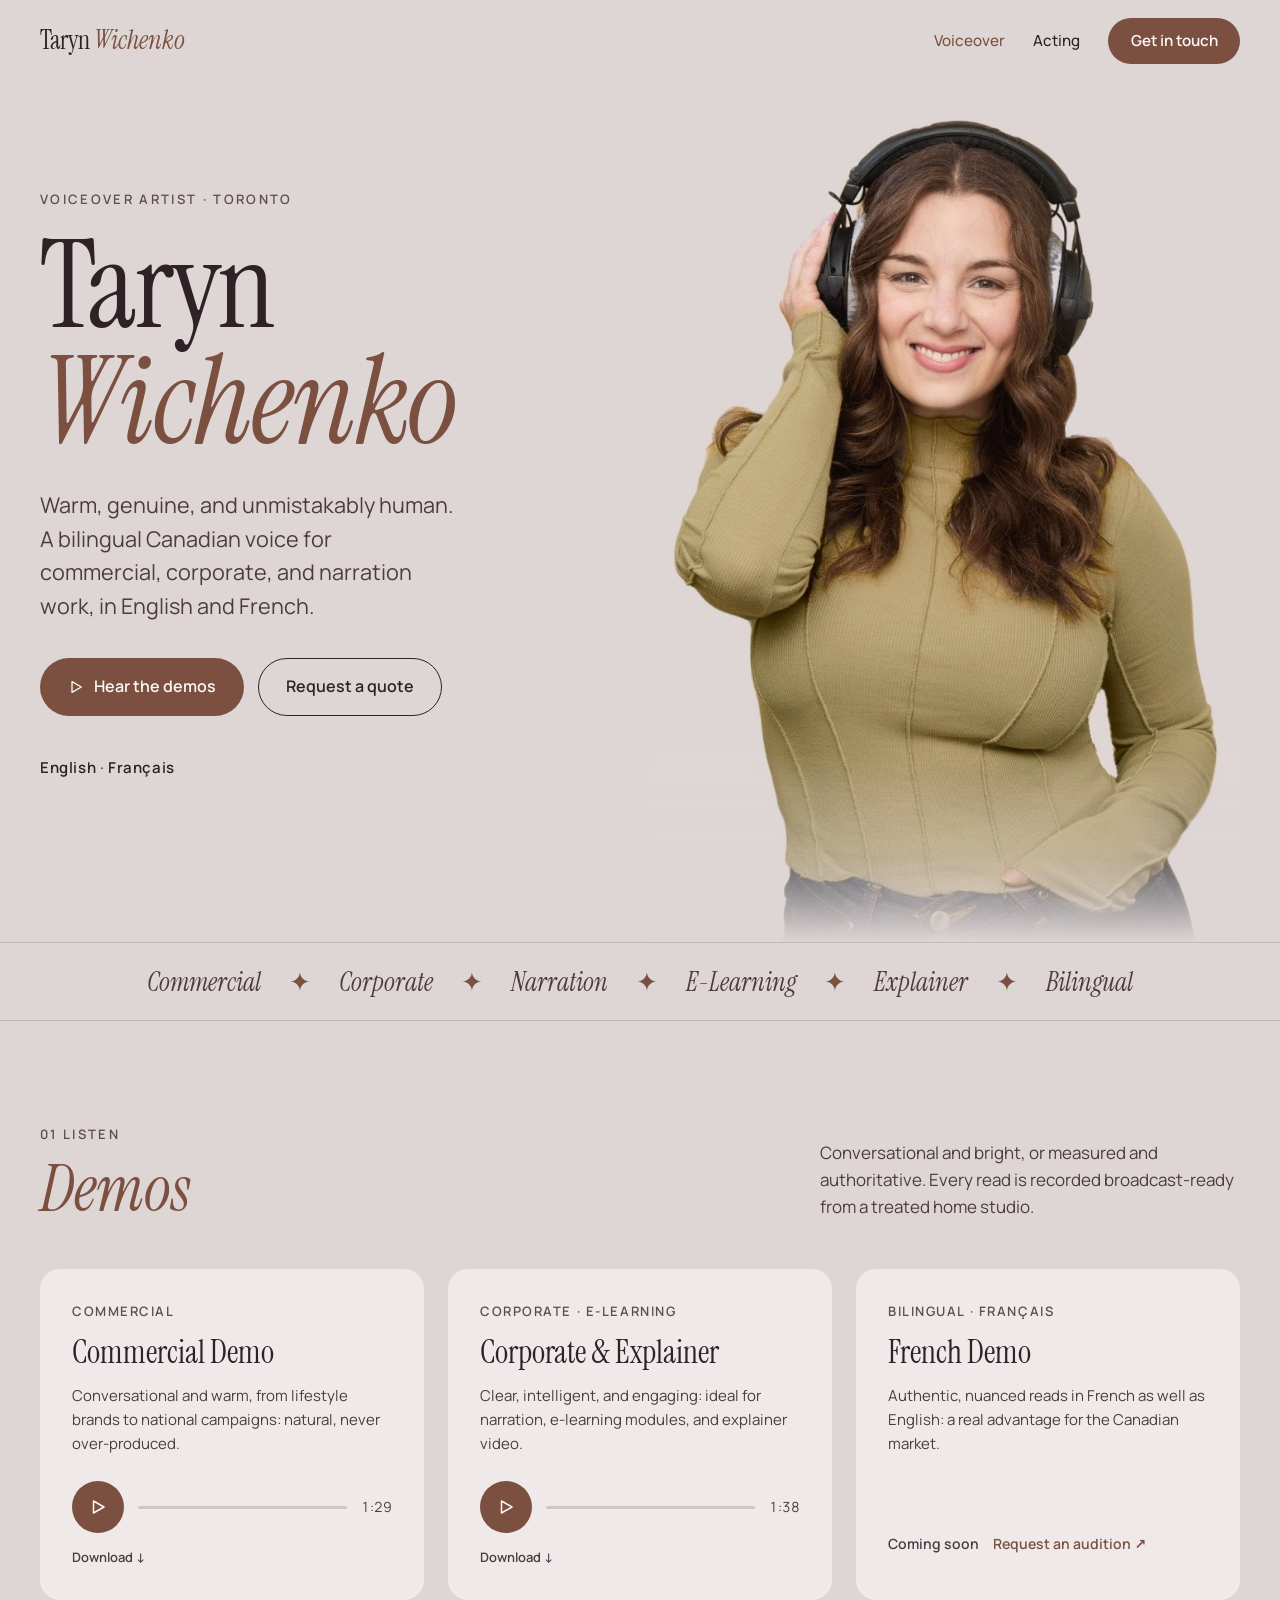
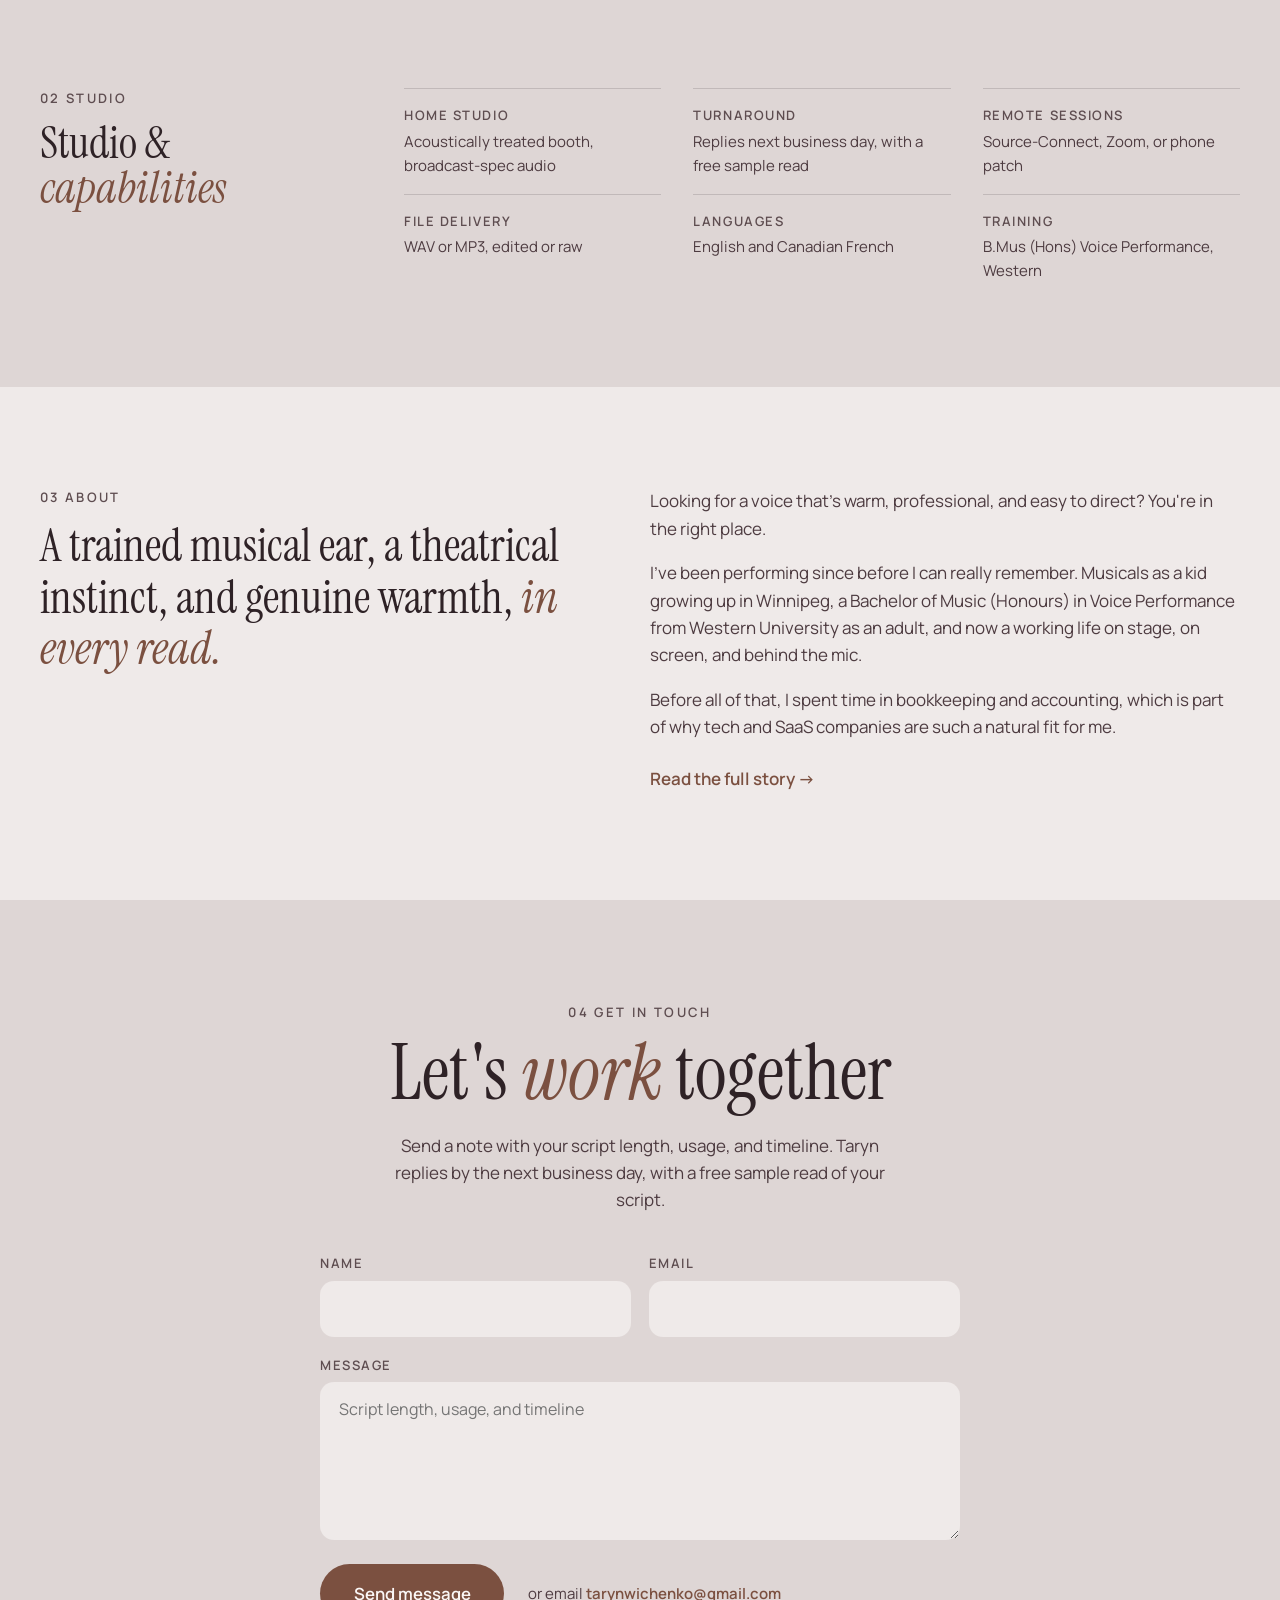
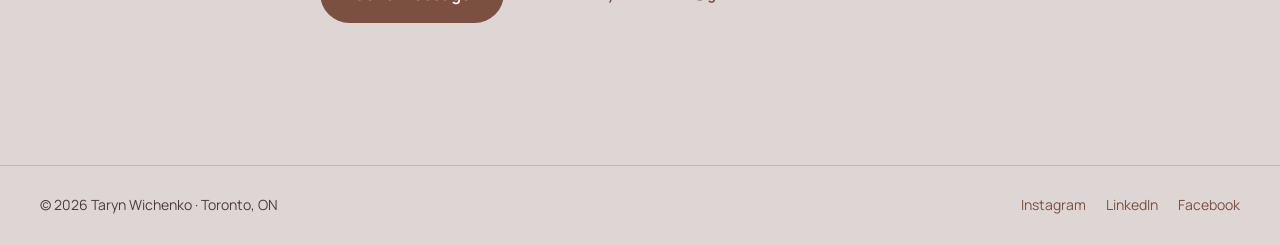
==== index.html @ f7673e95 "Acting hero with Taryn's name, plus copy and agency links Acting: the hero now leads with Taryn's na" ====
<!DOCTYPE html>
<html lang="en">
<head>
<meta charset="UTF-8">
<meta name="viewport" content="width=device-width, initial-scale=1.0">
<title>Taryn Wichenko</title>
<meta name="description" content="Taryn Wichenko, bilingual Toronto-based voiceover artist and actor. Commercial, corporate, narration. English & French. Home studio, free sample reads.">
<link rel="icon" type="image/png" sizes="16x16" href="taryn-site/favicon-16.png">
<link rel="icon" type="image/png" sizes="32x32" href="taryn-site/favicon-32.png">
<link rel="apple-touch-icon" sizes="180x180" href="taryn-site/favicon-180.png">
<link rel="icon" type="image/png" sizes="512x512" href="taryn-site/favicon-512.png">
<link rel="preconnect" href="https://fonts.googleapis.com">
<link rel="preconnect" href="https://fonts.gstatic.com" crossorigin>
<link href="https://fonts.googleapis.com/css2?family=Instrument+Serif:ital@0;1&family=Manrope:wght@400;500;600;700&family=Newsreader:ital,opsz,wght@0,6..72,300;0,6..72,400;0,6..72,500;1,6..72,300;1,6..72,400;1,6..72,500&family=Hanken+Grotesk:wght@400;500;600;700&display=swap" rel="stylesheet">
<link rel="stylesheet" href="taryn-site/site.css">
</head>
<body class="theme-vo">

<!-- ════════════ NAV ════════════ -->
<nav class="site-nav">
  <a href="#voiceover" class="nav-logo" data-goto="voiceover">Taryn <em>Wichenko</em></a>
  <div class="nav-links">
    <a href="#voiceover" data-goto="voiceover" data-world-link="voiceover">Voiceover</a>
    <a href="#acting" data-goto="acting" data-world-link="acting">Acting</a>
    <a href="mailto:tarynwichenko@gmail.com" class="nav-contact">Get in touch</a>
  </div>
</nav>

<main>

<!-- ════════════════════════════════════════════════════════ -->
<!-- WORLD: VOICEOVER -->
<!-- ════════════════════════════════════════════════════════ -->
<div class="world active" id="world-voiceover" data-screen-label="Voiceover">

  <!-- HERO -->
  <section class="vo-hero" id="top" data-screen-label="VO Hero">
    <div class="vo-hero-lead">
      <p class="vo-kicker">Voiceover Artist · Toronto</p>
      <h1 class="vo-hero-name">Taryn<br><em>Wichenko</em></h1>
      <p class="vo-hero-desc">Warm, genuine, and unmistakably human. A bilingual Canadian voice for commercial, corporate, and narration work, in English and French.</p>
      <div class="vo-cta">
        <a href="#demos" class="vo-btn vo-btn-primary">
          <svg viewBox="0 0 24 24" aria-hidden="true"><polygon points="6 4 20 12 6 20 6 4"/></svg>
          Hear the demos
        </a>
        <a href="mailto:tarynwichenko@gmail.com" class="vo-btn vo-btn-ghost">Request a quote</a>
      </div>
      <p class="vo-langs">English <span>·</span> Français</p>
    </div>
    <div class="vo-hero-photo">
      <img src="taryn-site/photos/studio-headphones.jpg" alt="Taryn Wichenko smiling in studio headphones" width="714" height="1030">
    </div>
  </section>

  <!-- GENRES BAND -->
  <div class="vo-band" aria-label="Voiceover genres">
    <div class="vo-band-inner">
      <span>Commercial</span><span class="dot" aria-hidden="true">✦</span><span>Corporate</span><span class="dot" aria-hidden="true">✦</span><span>Narration</span><span class="dot" aria-hidden="true">✦</span><span>E-Learning</span><span class="dot" aria-hidden="true">✦</span><span>Explainer</span><span class="dot" aria-hidden="true">✦</span><span>Bilingual</span>
    </div>
  </div>

  <!-- DEMOS -->
  <section class="vo-section" id="demos" data-screen-label="VO Demos">
    <div class="vo-sec-head reveal">
      <div>
        <p class="vo-kicker">01 Listen</p>
        <h2 class="vo-h2"><em>Demos</em></h2>
      </div>
      <p class="vo-sec-lead">Conversational and bright, or measured and authoritative. Every read is recorded broadcast-ready from a treated home studio.</p>
    </div>

    <div class="vo-demo-grid">

      <article class="player vo-card reveal" data-cat="commercial" data-src="taryn-site/audio/commercial-demo.mp3" data-dur="89">
        <p class="vo-card-cat">Commercial</p>
        <h3 class="vo-card-title">Commercial Demo</h3>
        <p class="vo-card-desc">Conversational and warm, from lifestyle brands to national campaigns: natural, never over-produced.</p>
        <div class="vo-card-controls">
          <button class="play-btn" type="button" aria-label="Play commercial demo">
            <svg class="ico-play" viewBox="0 0 24 24"><polygon points="6 4 20 12 6 20 6 4"/></svg>
            <svg class="ico-pause" viewBox="0 0 24 24"><path d="M6 4h4v16H6zM14 4h4v16h-4z"/></svg>
          </button>
          <div class="wave" role="slider" aria-label="Seek commercial demo"></div>
          <span class="player-time">1:29</span>
        </div>
        <a class="player-link" href="taryn-site/audio/commercial-demo.mp3" download="Taryn-Wichenko-Commercial-Demo.mp3">Download ↓</a>
      </article>

      <article class="player vo-card reveal d1" data-cat="corporate" data-src="taryn-site/audio/corporate-explainer-demo.mp3" data-dur="98">
        <p class="vo-card-cat">Corporate · E-Learning</p>
        <h3 class="vo-card-title">Corporate &amp; Explainer</h3>
        <p class="vo-card-desc">Clear, intelligent, and engaging: ideal for narration, e-learning modules, and explainer video.</p>
        <div class="vo-card-controls">
          <button class="play-btn" type="button" aria-label="Play corporate and explainer demo">
            <svg class="ico-play" viewBox="0 0 24 24"><polygon points="6 4 20 12 6 20 6 4"/></svg>
            <svg class="ico-pause" viewBox="0 0 24 24"><path d="M6 4h4v16H6zM14 4h4v16h-4z"/></svg>
          </button>
          <div class="wave" role="slider" aria-label="Seek corporate and explainer demo"></div>
          <span class="player-time">1:38</span>
        </div>
        <a class="player-link" href="taryn-site/audio/corporate-explainer-demo.mp3" download="Taryn-Wichenko-Corporate-Explainer-Demo.mp3">Download ↓</a>
      </article>

      <article class="player soon vo-card reveal d2">
        <p class="vo-card-cat">Bilingual · Français</p>
        <h3 class="vo-card-title">French Demo</h3>
        <p class="vo-card-desc">Authentic, nuanced reads in French as well as English: a real advantage for the Canadian market.</p>
        <div class="vo-card-controls">
          <span class="vo-soon">Coming soon</span>
          <a href="mailto:tarynwichenko@gmail.com?subject=French%20audition%20request">Request an audition ↗</a>
        </div>
      </article>

    </div>
  </section>

  <!-- STUDIO -->
  <section class="vo-studio" id="studio" data-screen-label="VO Studio">
    <div class="vo-studio-inner">
      <div class="vo-studio-head reveal">
        <p class="vo-kicker">02 Studio</p>
        <h2 class="vo-h3">Studio &amp; <em>capabilities</em></h2>
      </div>
      <dl class="vo-specs reveal d1">
        <div><dt>Home studio</dt><dd>Acoustically treated booth, broadcast-spec audio</dd></div>
        <div><dt>Turnaround</dt><dd>Replies next business day, with a free sample read</dd></div>
        <div><dt>Remote sessions</dt><dd>Source-Connect, Zoom, or phone patch</dd></div>
        <div><dt>File delivery</dt><dd>WAV or MP3, edited or raw</dd></div>
        <div><dt>Languages</dt><dd>English and Canadian French</dd></div>
        <div><dt>Training</dt><dd>B.Mus (Hons) Voice Performance, Western</dd></div>
      </dl>
    </div>
  </section>

  <!-- ABOUT -->
  <section class="vo-about" id="about" data-screen-label="VO About">
    <div class="vo-about-inner">
      <div class="vo-about-quote reveal">
        <p class="vo-kicker">03 About</p>
        <blockquote>A trained musical ear, a theatrical instinct, and genuine warmth, <em>in every read.</em></blockquote>
      </div>
      <div class="vo-about-body reveal d1">
        <p>Looking for a voice that's warm, professional, and easy to direct? You're in the right place.</p>
        <p>I've been performing since before I can really remember. Musicals as a kid growing up in Winnipeg, a Bachelor of Music (Honours) in Voice Performance from Western University as an adult, and now a working life on stage, on screen, and behind the mic.</p>
        <p>Before all of that, I spent time in bookkeeping and accounting, which is part of why tech and SaaS companies are such a natural fit for me.</p>
        <div class="vo-about-more" id="about-full" hidden>
          <p>That background taught me precision, deadlines without drama, and how to make a client's life easier instead of harder. I understand clean systems and clear communication, and I know how to make even a dense script sound approachable.</p>
          <p>Voiceover is where all of that meets real, practical usefulness. Someone needs a script read, a brand to sound human, a message to land in two languages instead of one, and I get to make that happen. I offer North American English and Canadian French (Western Canada), so you're covered whether your audience is in Toronto or Tacoma.</p>
          <p>What I love most is the problem-solving part of this work. You bring a deadline, a tone, a vision for how something should sound, and I take direction well and deliver clean, reliable audio without you having to chase me for it. People-first isn't a tagline, it's just how I do business: clear communication, fast turnaround, and a read that sounds like a person talking to another person.</p>
          <p class="vo-about-ps">P.S. A few things that have nothing to do with a microphone: I'm a serious animal lover, though I was actually afraid of cats before I had one of my own (she's since converted me completely). You'll usually find me swimming when I need to clear my head. And while I used to be a genuinely terrible baker, I've worked hard to turn that around, so don't be shy to ask about my best recipes.</p>
        </div>
        <button type="button" class="vo-more-toggle" aria-controls="about-full" aria-expanded="false">Read the full story →</button>
      </div>
    </div>
  </section>

  <!-- CONTACT -->
  <section class="vo-section vo-contact" id="contact" data-screen-label="VO Contact">
    <p class="vo-kicker">04 Get in touch</p>
    <h2 class="vo-h2 vo-h2-lg">Let's <em>work</em> together</h2>
    <p class="vo-contact-lead">Send a note with your script length, usage, and timeline. Taryn replies by the next business day, with a free sample read of your script.</p>

    <form class="vo-form" id="vo-form" action="https://formspree.io/f/xaeqojnw" method="POST" novalidate>
      <input type="hidden" name="_subject" value="New voiceover enquiry from tarynwichenko.com">
      <input type="text" name="_gotcha" class="vo-honey" tabindex="-1" autocomplete="off" aria-hidden="true">
      <div class="vo-form-row">
        <label class="vo-field">
          <span>Name</span>
          <input type="text" name="name" autocomplete="name" required>
        </label>
        <label class="vo-field">
          <span>Email</span>
          <input type="email" name="email" autocomplete="email" required>
        </label>
      </div>
      <label class="vo-field">
        <span>Message</span>
        <textarea name="message" rows="5" placeholder="Script length, usage, and timeline" required></textarea>
      </label>
      <div class="vo-form-foot">
        <button type="submit" class="vo-btn vo-btn-primary vo-btn-lg">Send message</button>
        <p class="vo-form-alt">or email <a href="mailto:tarynwichenko@gmail.com">tarynwichenko@gmail.com</a></p>
      </div>
      <p class="vo-form-status" role="status" aria-live="polite"></p>
    </form>
  </section>

  <!-- VO FOOTER -->
  <footer class="vo-footer">
    <div class="vo-footer-inner">
      <span class="footer-copy">© 2026 Taryn Wichenko · Toronto, ON</span>
      <span class="vo-footer-links">
        <a href="https://www.instagram.com/tarynwichenko/" target="_blank" rel="noopener">Instagram</a>
        <a href="https://www.linkedin.com/in/tarynwichenko/" target="_blank" rel="noopener">LinkedIn</a>
        <a href="https://www.facebook.com/taryn.wichenko" target="_blank" rel="noopener">Facebook</a>
      </span>
    </div>
  </footer>

</div>

<!-- ════════════════════════════════════════════════════════ -->
<!-- WORLD: ACTING -->
<!-- ════════════════════════════════════════════════════════ -->
<div class="world" id="world-acting" data-screen-label="Acting">

  <!-- HERO -->
  <section class="act-hero" data-screen-label="Actor Hero">
    <div class="act-hero-lead">
      <p class="vo-kicker">Actor · Toronto</p>
      <h1 class="act-hero-name">Taryn<br><em>Wichenko</em></h1>
      <p class="act-hero-tagline">Passionate. Precise. <em>Grounded.</em></p>
      <p class="act-hero-desc">A bilingual actor bringing grounded, instinctive storytelling to stage and screen.</p>
      <div class="vo-cta">
        <a href="#reels" class="vo-btn vo-btn-primary">
          <svg viewBox="0 0 24 24" aria-hidden="true"><polygon points="6 4 20 12 6 20 6 4"/></svg>
          Watch reels
        </a>
        <a href="taryn-site/resume.pdf" target="_blank" rel="noopener" class="vo-btn vo-btn-ghost">Download resume</a>
      </div>
    </div>
    <div class="act-hero-photo">
      <img src="taryn-site/photos/turtleneck.jpg" alt="Taryn in a black ribbed turtleneck, looking into the camera" width="894" height="1550">
    </div>
  </section>

  <!-- DISCIPLINES BAND -->
  <div class="vo-band" aria-label="Acting disciplines">
    <div class="vo-band-inner">
      <span>Theatre</span><span class="dot" aria-hidden="true">✦</span><span>Film</span><span class="dot" aria-hidden="true">✦</span><span>Television</span><span class="dot" aria-hidden="true">✦</span><span>Commercial</span><span class="dot" aria-hidden="true">✦</span><span>Bilingual</span>
    </div>
  </div>

  <!-- ABOUT -->
  <section class="act-about" id="acting-about" data-screen-label="Actor About">
    <div class="act-about-body reveal">
      <p class="vo-kicker">01 About</p>
      <h2 class="act-about-title">Stage-trained, <em class="nowrap">camera-ready.</em></h2>
      <p>Taryn Wichenko is a Toronto-based actor and singer who grew up performing in musicals in Winnipeg and never really stopped. She holds a Bachelor of Music (Honours) in Voice Performance from Western University and works across musical theatre, screen, and commercial performance.</p>
      <p>With a background in classical voice and a deep love of storytelling, Taryn brings a strong musical instinct, emotional curiosity, and a grounded approach to every role.</p>
      <dl class="act-facts">
        <div><dt>Based in</dt><dd>Toronto, Ontario</dd></div>
        <div><dt>Languages</dt><dd>English · Français</dd></div>
        <div><dt>Training</dt><dd>B.Mus (Hons), Voice Performance, Western University</dd></div>
        <div><dt>Representation</dt><dd><a href="https://10talentmanagement.com/talent/taryn-wichenko/" target="_blank" rel="noopener">10 Talent Management</a></dd></div>
      </dl>
    </div>
    <div class="act-about-photo reveal d1">
      <img src="taryn-site/photos/blue-profile.jpg" alt="Taryn in profile in a blue smocked top, one hand in her hair" width="1020" height="1560" loading="lazy">
    </div>
  </section>

  <!-- REELS -->
  <section class="act-reels" id="reels" data-screen-label="Actor Reels">
    <div class="vo-section">
      <div class="vo-sec-head reveal">
        <div>
          <p class="vo-kicker">02 Watch</p>
          <h2 class="vo-h2">Demo <em>reels</em></h2>
        </div>
        <p class="vo-sec-lead">Selected work across commercial, theatre, and screen.</p>
      </div>
      <div class="act-reel-grid">
        <a class="act-reel reveal" href="https://youtu.be/NyHH2RhXxtQ" target="_blank" rel="noopener">
          <span class="act-reel-frame">
            <img src="https://img.youtube.com/vi/NyHH2RhXxtQ/hqdefault.jpg" alt="" loading="lazy">
            <span class="act-reel-play"><svg viewBox="0 0 24 24" aria-hidden="true"><polygon points="7 4 20 12 7 20 7 4"/></svg></span>
          </span>
          <span class="act-reel-cat">Commercial</span>
          <span class="act-reel-name">Commercial Reel</span>
        </a>
        <a class="act-reel reveal d1" href="https://youtu.be/LHdYX_XU37c" target="_blank" rel="noopener">
          <span class="act-reel-frame">
            <img src="https://img.youtube.com/vi/LHdYX_XU37c/hqdefault.jpg" alt="" loading="lazy">
            <span class="act-reel-play"><svg viewBox="0 0 24 24" aria-hidden="true"><polygon points="7 4 20 12 7 20 7 4"/></svg></span>
          </span>
          <span class="act-reel-cat">Theatre</span>
          <span class="act-reel-name">Theatre Reel</span>
        </a>
        <a class="act-reel reveal d2" href="https://youtu.be/p1HzmxGD_zY" target="_blank" rel="noopener">
          <span class="act-reel-frame">
            <img src="https://img.youtube.com/vi/p1HzmxGD_zY/hqdefault.jpg" alt="" loading="lazy">
            <span class="act-reel-play"><svg viewBox="0 0 24 24" aria-hidden="true"><polygon points="7 4 20 12 7 20 7 4"/></svg></span>
          </span>
          <span class="act-reel-cat">TV · Film</span>
          <span class="act-reel-name">Screen Reel</span>
        </a>
      </div>
    </div>
  </section>

  <!-- GALLERY -->
  <section class="vo-section gallery" data-screen-label="Actor Gallery">
    <div class="vo-sec-head reveal">
      <div>
        <p class="vo-kicker">03 Gallery</p>
        <h2 class="vo-h2">Selected <em>photos</em></h2>
      </div>
      <p class="vo-sec-lead">Headshots and production stills.</p>
    </div>
    <div class="gallery-grid">
      <img class="photo reveal" src="taryn-site/photos/red-dress.jpg" alt="Taryn Wichenko" data-credit="Photo: Sam Gaetz">
      <img class="photo reveal d1" src="taryn-site/photos/blue.jpg" alt="Taryn Wichenko" data-credit="Photo: Sam Gaetz">
      <img class="photo reveal d2" src="taryn-site/photos/olive.jpg" alt="Taryn Wichenko" data-credit="Photo: Sam Gaetz">
      <img class="photo reveal d3" src="taryn-site/photos/terracotta.jpg" alt="Taryn Wichenko" data-credit="Photo: Sam Gaetz">
      <img class="photo reveal" src="taryn-site/photos/still-oz-hourglass.jpg" alt="Taryn Wichenko in The Wizard of Oz" data-credit="Taryn Wichenko as Dorothy in The Wizard of Oz, Theatre TO">
      <img class="photo reveal d1" src="taryn-site/photos/still-rockband.jpg" alt="Taryn Wichenko performing with a band" data-credit="Taryn Wichenko as Dyanne in Million Dollar Quartet, Theatre TO">
      <img class="photo reveal d2" src="taryn-site/photos/still-chicago.jpg" alt="Taryn Wichenko in Chicago" data-credit="Taryn Wichenko as Velma Kelly in Chicago, Theatre Western">
      <img class="photo reveal d3" src="taryn-site/photos/still-professor-marvel.jpg" alt="Taryn Wichenko in The Wizard of Oz with Professor Marvel" data-credit="Taryn Wichenko as Dorothy in The Wizard of Oz, Theatre TO">
    </div>
  </section>

  <!-- RESUME -->
  <section class="vo-section act-credits" data-screen-label="Actor Resume">
    <p class="vo-kicker">04 Resume</p>
    <h2 class="vo-h2 vo-h2-lg">Training &amp; <em>credits</em></h2>
    <p class="act-credits-lead">Full theatre, screen, and training credits in one place. For bookings and audition requests, contact <a href="mailto:jessica@10talentmanagement.com">Jessica at 10 Talent Management</a> or reach out directly.</p>
    <div class="vo-cta act-credits-cta">
      <a href="taryn-site/resume.pdf" target="_blank" rel="noopener" class="vo-btn vo-btn-primary">View resume ↓</a>
      <a href="mailto:tarynwichenko@gmail.com" class="vo-btn vo-btn-ghost">Email Taryn</a>
    </div>
  </section>

  <!-- ACTING FOOTER -->
  <footer class="vo-footer">
    <div class="vo-footer-inner">
      <span class="footer-copy">© 2026 Taryn Wichenko · Toronto, ON</span>
      <span class="vo-footer-links">
        <a href="https://www.instagram.com/tarynwichenko/" target="_blank" rel="noopener">Instagram</a>
        <a href="https://www.linkedin.com/in/tarynwichenko/" target="_blank" rel="noopener">LinkedIn</a>
        <a href="https://www.facebook.com/taryn.wichenko" target="_blank" rel="noopener">Facebook</a>
      </span>
    </div>
  </footer>

</div>

</main>

<script src="taryn-site/site.js"></script>

<!-- Privacy-friendly analytics: https://www.goatcounter.com -->
<script data-goatcounter="https://tarynwichenko.goatcounter.com/count"
        async src="//gc.zgo.at/count.js"
        onload="(window._gcQueue||[]).forEach(function(e){window.goatcounter.count({path:e.path,title:e.title,event:true});});window._gcQueue=[];"></script>
</body>
</html>
---- taryn-site/site.css ----
/* ============================================================
   Taryn Wichenko — Voice & Acting
   Design system: warm editorial serif + clean grotesk sans
   ============================================================ */

:root{
  --paper:#faf6f0;
  --paper-dim:#f2ebe1;
  --ink:#241f1a;
  --ink-soft:#5c5347;
  --line:#e2d8c8;
  --accent:#b5502f;
  --accent-dim:#8f4326;
  --accent-tint:#f1ddd0;
  --white:#ffffff;

  --serif:'Newsreader', Georgia, serif;
  --sans:'Hanken Grotesk', system-ui, -apple-system, sans-serif;

  --wrap:1180px;
  --pad:clamp(1.25rem, 4vw, 3rem);
  --radius:14px;

  --ease:cubic-bezier(.16,1,.3,1);
}

*,*::before,*::after{box-sizing:border-box;}
html{scroll-behavior:smooth;}
body{
  margin:0;
  background:var(--paper);
  color:var(--ink);
  font-family:var(--sans);
  font-size:16px;
  line-height:1.55;
  -webkit-font-smoothing:antialiased;
  overflow-x:hidden;
}
img{max-width:100%;display:block;}
a{color:inherit;text-decoration:none;}
button{font-family:inherit;cursor:pointer;background:none;border:none;color:inherit;}
input,select,textarea{font-family:inherit;font-size:1rem;color:inherit;}
svg{width:1em;height:1em;fill:none;stroke:currentColor;stroke-width:1.8;stroke-linecap:round;stroke-linejoin:round;}
h1,h2,h3,blockquote{font-family:var(--serif);font-weight:400;margin:0;color:var(--ink);}
em{font-style:italic;color:var(--accent);}
p{margin:0;}

.wrap{
  max-width:var(--wrap);
  margin:0 auto;
  padding-left:var(--pad);
  padding-right:var(--pad);
}
.pad-y{padding-top:clamp(4rem,9vw,7.5rem);padding-bottom:clamp(4rem,9vw,7.5rem);}

/* ---------- reveal-on-scroll ---------- */
.reveal{
  opacity:0;
  transform:translateY(22px);
  transition:opacity .8s var(--ease), transform .8s var(--ease);
}
.reveal.in-view{opacity:1;transform:translateY(0);}
.reveal.d1{transition-delay:.08s;}
.reveal.d2{transition-delay:.16s;}
.reveal.d3{transition-delay:.24s;}
@media (prefers-reduced-motion: reduce){
  .reveal{opacity:1;transform:none;transition:none;}
}

/* ============================================================
   NAV
   ============================================================ */
.site-nav{
  position:sticky;
  top:0;
  z-index:100;
  display:flex;
  flex-wrap:wrap;
  align-items:center;
  justify-content:space-between;
  gap:.75rem 1rem;
  padding:1.1rem clamp(1.25rem,4vw,2.5rem);
  background:var(--nav-bg, rgba(250,246,240,.86));
  backdrop-filter:blur(10px);
  -webkit-backdrop-filter:blur(10px);
  border-bottom:1px solid var(--line);
}
.nav-logo{
  font-family:var(--serif);
  font-size:1.6rem;
  line-height:1;
  white-space:nowrap;
  color:var(--ink);
}
.nav-links{
  display:flex;
  flex-wrap:wrap;
  align-items:center;
  gap:.5rem 1.75rem;
  font-size:.95rem;
  font-weight:500;
}
.nav-links a{padding:.6rem 0;transition:color .3s var(--ease);}
.nav-links a:hover{color:var(--accent);}
.nav-links a[aria-current="page"]{color:var(--accent);}
.nav-links .nav-contact{
  padding:.7rem 1.4rem;
  border-radius:999px;
  background:var(--accent);
  color:var(--on-accent, #fff);
  font-weight:600;
  transition:background .3s var(--ease);
}
.nav-links .nav-contact:hover{background:var(--accent-dim);color:var(--on-accent, #fff);}

@media (max-width:640px){
  .site-nav{padding:.85rem 1rem;}
  .nav-logo{font-size:1.35rem;}
  .nav-links{gap:.25rem 1.1rem;font-size:.88rem;}
  .nav-links .nav-contact{display:none;}
}

/* ============================================================
   WORLDS (voiceover / acting toggle)
   ============================================================ */
.world{display:none;}
.world.active{display:block;animation:world-in .5s var(--ease);}
@keyframes world-in{from{opacity:0;transform:translateY(8px);}to{opacity:1;transform:translateY(0);}}

/* ============================================================
   VOICEOVER WORLD
   Theme is applied to the whole page (nav included) while the
   Voiceover world is active, via body.theme-vo.
   ============================================================ */
body.theme-vo,
body.theme-acting{
  --serif:'Instrument Serif', Georgia, serif;
  --sans:'Manrope', system-ui, -apple-system, sans-serif;
  font-size:17px;
  line-height:1.6;
}
body.theme-vo{
  --paper:#DED6D5;
  --paper-dim:#EFEAE9;
  --ink:#2E2226;
  --ink-soft:#4D3B40;
  --line:rgba(46,34,38,.16);
  --accent:#7B5040;
  --accent-dim:#5F3D31;
  --on-accent:#FBF7F6;
  --kicker:#5E4D50;
  --nav-bg:rgba(222,214,213,.9);
}
/* Acting world: same type system, warmer mocha ink and olive kicker. */
body.theme-acting{
  --paper:#DED5D5;
  --paper-dim:#ECE5E4;
  --ink:#33221A;
  --ink-soft:#4A3326;
  --line:rgba(51,34,26,.16);
  --accent:#7B5040;
  --accent-dim:#5E3C2F;
  --on-accent:#FFF6EC;
  --kicker:#5E4F26;
  --nav-bg:rgba(222,213,213,.9);
}
body.theme-vo .site-nav,
body.theme-acting .site-nav{border-bottom-color:transparent;}

.vo-wrap,
.vo-hero,
.vo-section,
.vo-about-inner,
.vo-footer-inner{
  max-width:1280px;
  margin:0 auto;
  padding-left:clamp(1rem,4vw,2.5rem);
  padding-right:clamp(1rem,4vw,2.5rem);
}

.vo-kicker{
  margin:0 0 .75rem;
  font-size:13px;
  letter-spacing:.18em;
  text-transform:uppercase;
  font-weight:600;
  color:var(--kicker);
}
.vo-h2{
  font-family:var(--serif);
  font-size:clamp(2.6rem,5vw,4.25rem);
  line-height:1;
}
.vo-h2-lg{font-size:clamp(2.8rem,6vw,5.25rem);margin-bottom:1.25rem;}

/* ---------- buttons ---------- */
.vo-btn{
  display:inline-flex;
  align-items:center;
  gap:.6rem;
  padding:1rem 1.75rem;
  border-radius:999px;
  font-size:1rem;
  font-weight:600;
  transition:background .3s var(--ease), transform .3s var(--ease);
}
.vo-btn svg{width:16px;height:16px;stroke-width:2;}
.vo-btn-primary{background:var(--accent);color:var(--on-accent);}
.vo-btn-primary:hover{background:var(--accent-dim);transform:translateY(-2px);}
.vo-btn-ghost{border:1.5px solid var(--ink);color:var(--ink);padding:.95rem 1.7rem;}
.vo-btn-ghost:hover{background:rgba(46,34,38,.07);}
.vo-btn-lg{padding:1.1rem 2.1rem;font-size:1.05rem;}

/* ---------- hero ---------- */
.vo-hero{
  display:flex;
  flex-wrap:wrap;
  align-items:center;
  gap:1.5rem 2.5rem;
  padding-top:.5rem;
}
.vo-hero-lead{flex:1 1 460px;min-width:0;padding-bottom:4rem;}
.vo-kicker + .vo-hero-name{margin-top:1.25rem;}
.vo-hero-name{
  font-family:var(--serif);
  font-size:clamp(3.75rem,9.5vw,9.25rem);
  line-height:.95;
  letter-spacing:-.01em;
  margin-bottom:1.75rem;
}
.vo-hero-desc{
  font-size:1.35rem;
  line-height:1.55;
  max-width:32ch;
  color:var(--ink-soft);
  margin-bottom:2.25rem;
}
.vo-cta{display:flex;flex-wrap:wrap;gap:.9rem;}
.vo-langs{margin-top:2.5rem;font-size:15px;font-weight:600;letter-spacing:.04em;}
.vo-langs span{color:var(--accent);}
.vo-hero-photo{flex:1 1 480px;min-width:0;display:flex;justify-content:flex-end;}
.vo-hero-photo img{
  width:100%;
  max-width:620px;
  height:auto;
  -webkit-mask-image:linear-gradient(to bottom,#000 0%,#000 78%,rgba(0,0,0,.6) 90%,rgba(0,0,0,0) 100%);
  mask-image:linear-gradient(to bottom,#000 0%,#000 78%,rgba(0,0,0,.6) 90%,rgba(0,0,0,0) 100%);
}

/* ---------- genres band ---------- */
.vo-band{
  border-top:1px solid var(--line);
  border-bottom:1px solid var(--line);
  padding:1.1rem clamp(1rem,4vw,2.5rem);
  overflow:hidden;
}
.vo-band-inner{
  max-width:1280px;
  margin:0 auto;
  display:flex;
  flex-wrap:wrap;
  justify-content:center;
  gap:.5rem 1.75rem;
  font-family:var(--serif);
  font-style:italic;
  font-size:clamp(1.25rem,2.2vw,1.65rem);
  color:var(--ink-soft);
}
.vo-band-inner .dot{color:var(--accent);font-style:normal;}

/* ---------- demos ---------- */
.vo-section{padding-top:clamp(4rem,8vw,7rem);padding-bottom:clamp(3.5rem,7vw,5.5rem);}
.vo-sec-head{
  display:flex;
  flex-wrap:wrap;
  justify-content:space-between;
  align-items:flex-end;
  gap:1.25rem;
  margin-bottom:3rem;
}
.vo-sec-lead{max-width:42ch;color:var(--ink-soft);}

.vo-demo-grid{
  display:grid;
  grid-template-columns:repeat(auto-fit,minmax(280px,1fr));
  gap:1.5rem;
}
.vo-card{
  background:var(--paper-dim);
  border-radius:20px;
  padding:2rem;
  display:flex;
  flex-direction:column;
  gap:.85rem;
}
.vo-card-cat{
  font-size:13px;
  letter-spacing:.12em;
  text-transform:uppercase;
  font-weight:600;
  color:var(--kicker);
}
.vo-card-title{font-family:var(--serif);font-size:2rem;line-height:1.1;}
.vo-card-desc{font-size:15px;color:var(--ink-soft);}
.vo-card-controls{
  display:flex;
  align-items:center;
  gap:.9rem;
  margin-top:auto;
  padding-top:.75rem;
  font-size:14px;
  font-weight:600;
}
.vo-card-controls a{color:var(--accent);padding:.75rem 0;}
.vo-card-controls a:hover{color:var(--accent-dim);}
.vo-soon{color:var(--ink-soft);}

.play-btn{
  width:52px;height:52px;
  flex:none;
  border-radius:50%;
  background:var(--accent);
  color:var(--on-accent);
  display:flex;
  align-items:center;
  justify-content:center;
  transition:background .3s var(--ease), transform .2s var(--ease);
}
.play-btn svg{width:18px;height:18px;stroke-width:2;}
.play-btn .ico-pause{display:none;}
.player.playing .play-btn .ico-play{display:none;}
.player.playing .play-btn .ico-pause{display:block;}
.play-btn:hover{background:var(--accent-dim);transform:scale(1.05);}

.wave{
  position:relative;
  flex:1;
  height:3px;
  border-radius:2px;
  background:rgba(46,34,38,.18);
  cursor:pointer;
}
.wave::after{
  /* larger invisible hit area for seeking */
  content:"";
  position:absolute;
  left:0;right:0;top:-12px;bottom:-12px;
}
.wave::before{
  content:"";
  position:absolute;
  left:0;top:0;bottom:0;
  width:var(--progress, 0%);
  border-radius:2px;
  background:var(--accent);
  transition:width .1s linear;
}
.player-time{
  font-size:14px;
  font-weight:400;
  font-variant-numeric:tabular-nums;
  color:var(--ink-soft);
  white-space:nowrap;
}
.player-link{
  align-self:flex-start;
  font-size:13px;
  font-weight:600;
  color:var(--ink-soft);
}
.player-link:hover{color:var(--accent);}

/* ---------- studio ---------- */
.vo-studio-inner{
  max-width:1280px;
  margin:0 auto;
  padding:0 clamp(1rem,4vw,2.5rem) clamp(3.5rem,7vw,5.5rem);
  display:flex;
  flex-wrap:wrap;
  gap:1.5rem 4rem;
  align-items:flex-start;
}
.vo-studio-head{flex:0 1 300px;}
.vo-h3{font-family:var(--serif);font-size:clamp(2rem,3.4vw,2.75rem);line-height:1.05;}
.vo-specs{
  flex:1 1 560px;
  min-width:0;
  margin:0;
  display:grid;
  grid-template-columns:repeat(auto-fit,minmax(220px,1fr));
  gap:0 2rem;
}
.vo-specs > div{padding:1rem 0;border-top:1px solid var(--line);}
.vo-specs dt{
  font-size:13px;
  letter-spacing:.12em;
  text-transform:uppercase;
  font-weight:600;
  color:var(--kicker);
  margin-bottom:.25rem;
}
.vo-specs dd{margin:0;font-size:15px;color:var(--ink-soft);}

/* ---------- about ---------- */
.vo-about{background:var(--paper-dim);}
.vo-about-inner{
  display:flex;
  flex-wrap:wrap;
  gap:2.5rem 5rem;
  align-items:flex-start;
  padding-top:clamp(4rem,8vw,6.25rem);
  padding-bottom:clamp(4rem,8vw,6.25rem);
}
.vo-about-quote{flex:1 1 360px;min-width:0;}
.vo-about-quote blockquote{
  font-size:clamp(2.1rem,3.6vw,3rem);
  line-height:1.12;
}
.vo-about-body{
  flex:1 1 420px;
  min-width:0;
  display:flex;
  flex-direction:column;
  gap:1.1rem;
  color:var(--ink-soft);
}
.vo-about-more{display:flex;flex-direction:column;gap:1.1rem;}
.vo-about-more[hidden]{display:none;}
.vo-about-ps{font-style:italic;font-size:15px;padding-top:1.1rem;border-top:1px solid var(--line);}
.vo-more-toggle{
  align-self:flex-start;
  padding:.6rem 0;
  font-size:inherit;
  font-weight:600;
  color:var(--accent);
}
.vo-more-toggle:hover{color:var(--accent-dim);}

/* ---------- contact ---------- */
.vo-contact{text-align:center;padding-bottom:clamp(4rem,8vw,7rem);}
.vo-contact-lead{max-width:52ch;margin:0 auto 2.5rem;color:var(--ink-soft);}
.vo-form{
  max-width:640px;
  margin:0 auto;
  text-align:left;
  display:flex;
  flex-direction:column;
  gap:1.1rem;
}
.vo-form-row{display:grid;grid-template-columns:1fr 1fr;gap:1.1rem;}
.vo-field{display:flex;flex-direction:column;gap:.4rem;}
.vo-field span{font-size:13px;letter-spacing:.12em;text-transform:uppercase;font-weight:600;color:var(--kicker);}
.vo-field input,
.vo-field textarea{
  width:100%;
  padding:.9rem 1.1rem;
  font:inherit;
  font-size:16px;
  color:var(--ink);
  background:var(--paper-dim);
  border:1.5px solid transparent;
  border-radius:14px;
  transition:border-color .3s var(--ease), box-shadow .3s var(--ease);
}
.vo-field textarea{resize:vertical;min-height:8rem;}
.vo-field input:focus,
.vo-field textarea:focus{outline:none;border-color:var(--accent);box-shadow:0 0 0 3px rgba(123,80,64,.18);}
.vo-field.invalid input,
.vo-field.invalid textarea{border-color:var(--accent);}
.vo-honey{position:absolute;left:-9999px;width:1px;height:1px;opacity:0;}
.vo-form-foot{display:flex;flex-wrap:wrap;align-items:center;gap:1rem 1.5rem;margin-top:.4rem;}
.vo-form-foot .vo-btn{border:none;cursor:pointer;}
.vo-form-foot .vo-btn:disabled{opacity:.6;cursor:wait;transform:none;}
.vo-form-alt{font-size:15px;color:var(--ink-soft);}
.vo-form-alt a{color:var(--accent);font-weight:600;}
.vo-form-status{font-size:15px;font-weight:600;min-height:1.5em;}
.vo-form-status.ok{color:#3F6B2E;}
.vo-form-status.err{color:var(--accent);}
.vo-form-status a{color:inherit;text-decoration:underline;}


/* ---------- footer ---------- */
.vo-footer{background:transparent;color:inherit;border-top:1px solid var(--line);}
.vo-footer-inner{
  display:flex;
  flex-wrap:wrap;
  justify-content:space-between;
  gap:.75rem;
  padding-top:1.75rem;
  padding-bottom:1.75rem;
  font-size:14px;
  color:var(--ink-soft);
}
.vo-footer .footer-copy{font-size:inherit;color:inherit;}
.vo-footer-links{display:flex;gap:1.25rem;}
.vo-footer-links a{color:var(--accent);}
.vo-footer-links a:hover{color:var(--accent-dim);}

@media (max-width:640px){
  .vo-hero{padding-top:1rem;}
  .vo-hero-lead{padding-bottom:1rem;}
  .vo-hero-desc{font-size:1.1rem;}
  .vo-hero-photo{justify-content:center;}
  .vo-hero-photo img{max-width:360px;}
  .vo-card{padding:1.5rem;}
  .vo-form-row{grid-template-columns:1fr;}
}

/* ============================================================
   ACTING WORLD
   Shares the voiceover building blocks (kicker, buttons, band,
   section heads, footer) under the body.theme-acting palette.
   ============================================================ */

/* ---------- hero ----------
   Two equal columns inside a centred container, so the photo's left
   edge (the wall Taryn leans on) lands on the centre line of the page. */
.act-hero{
  max-width:1280px;
  margin:0 auto;
  display:grid;
  grid-template-columns:1fr 1fr;
  align-items:center;
}
.act-hero-lead{
  min-width:0;
  padding:2rem clamp(1.5rem,4vw,3.5rem) 4rem clamp(1rem,4vw,2.5rem);
}
.act-hero-lead .vo-kicker{margin-bottom:1.25rem;}
.act-hero-name{
  font-family:var(--serif);
  font-size:clamp(3.75rem,8.6vw,8.5rem);
  line-height:.92;
  letter-spacing:-.015em;
  margin-bottom:1.25rem;
}
.act-hero-tagline{
  font-family:var(--serif);
  font-size:clamp(1.6rem,2.5vw,2.25rem);
  line-height:1.15;
  margin-bottom:1.5rem;
}
.act-hero-desc{
  font-size:1.2rem;
  line-height:1.55;
  max-width:36ch;
  color:var(--ink-soft);
  margin-bottom:2.25rem;
}
.act-hero-photo{min-width:0;}
.act-hero-photo img,
.act-about-photo img{
  width:100%;
  height:auto;
  -webkit-mask-image:linear-gradient(to bottom,#000 0%,#000 72%,rgba(0,0,0,.6) 86%,rgba(0,0,0,0) 100%);
  mask-image:linear-gradient(to bottom,#000 0%,#000 72%,rgba(0,0,0,.6) 86%,rgba(0,0,0,0) 100%);
}
.act-hero-photo img{max-width:520px;}

/* ---------- about ---------- */
.act-about{
  max-width:1280px;
  margin:0 auto;
  padding:clamp(3rem,6vw,3.75rem) clamp(1rem,4vw,2.5rem) 0;
  display:flex;
  flex-wrap:wrap-reverse;
  align-items:center;
  gap:1.5rem 3.75rem;
}
.act-about-body{flex:1 1 460px;min-width:0;padding-bottom:3.75rem;color:var(--ink-soft);}
.act-about-body p + p{margin-top:1.1rem;}
.act-about-title .nowrap{white-space:nowrap;}
.act-about-title{
  font-size:clamp(2.5rem,4.4vw,3.75rem);
  line-height:1.02;
  margin-bottom:1.5rem;
}
.act-facts{
  margin:2.25rem 0 0;
  padding-top:1.75rem;
  border-top:1px solid var(--line);
  display:grid;
  grid-template-columns:repeat(auto-fit,minmax(200px,1fr));
  gap:1.5rem 2rem;
}
.act-facts dt{
  font-size:13px;
  letter-spacing:.12em;
  text-transform:uppercase;
  font-weight:700;
  color:var(--kicker);
  margin-bottom:.25rem;
}
.act-facts dd{margin:0;font-weight:600;color:var(--ink);}
.act-facts a,
.act-credits-lead a{color:var(--accent);text-decoration:underline;text-underline-offset:3px;}
.act-facts a:hover,
.act-credits-lead a:hover{color:var(--accent-dim);}
.act-about-photo{flex:1 1 380px;min-width:0;max-width:520px;margin:0 auto;}

/* ---------- reels ---------- */
.act-reels{background:var(--paper-dim);}
.act-reel-grid{
  display:grid;
  grid-template-columns:repeat(auto-fit,minmax(280px,1fr));
  gap:1.5rem;
}
.act-reel{display:flex;flex-direction:column;color:var(--ink);}
.act-reel-frame{
  position:relative;
  display:flex;
  align-items:center;
  justify-content:center;
  aspect-ratio:16/9;
  margin-bottom:1rem;
  border-radius:18px;
  overflow:hidden;
  background:var(--ink);
}
.act-reel-frame img{
  position:absolute;
  inset:0;
  width:100%;
  height:100%;
  object-fit:cover;
  opacity:.7;
  transition:opacity .5s var(--ease), transform .5s var(--ease);
}
.act-reel:hover .act-reel-frame img{opacity:.5;transform:scale(1.04);}
.act-reel-play{
  position:relative;
  width:64px;height:64px;
  border-radius:50%;
  background:var(--accent);
  color:var(--on-accent);
  display:flex;
  align-items:center;
  justify-content:center;
  transition:transform .2s var(--ease);
}
.act-reel-play svg{width:22px;height:22px;stroke-width:2;}
.act-reel:hover .act-reel-play{transform:scale(1.06);}
.act-reel-cat{
  font-size:13px;
  letter-spacing:.12em;
  text-transform:uppercase;
  font-weight:700;
  color:var(--kicker);
}
.act-reel-name{font-family:var(--serif);font-size:1.85rem;line-height:1.1;}

/* ---------- resume ---------- */
.act-credits{text-align:center;}
.act-credits-lead{max-width:52ch;margin:0 auto 2.25rem;color:var(--ink-soft);}
.act-credits-cta{justify-content:center;}

@media (max-width:860px){
  .act-hero{grid-template-columns:1fr;}
  .act-hero-photo{display:flex;justify-content:center;}
  .act-hero-photo img{max-width:380px;}
}
@media (max-width:640px){
  .act-hero-lead{padding-top:1rem;padding-bottom:1rem;}
  .act-hero-desc{font-size:1.1rem;}
  .act-about-photo{max-width:340px;}
}

/* ---------- gallery ---------- */
.gallery-grid{
  display:grid;
  grid-template-columns:repeat(4,1fr);
  gap:1.25rem;
}
.gallery-grid .photo{
  width:100%;
  aspect-ratio:3/4;
  object-fit:cover;
  border-radius:var(--radius);
  transition:transform .5s var(--ease);
}
.gallery-grid .photo:hover{transform:translateY(-6px);}

@media (max-width:900px){
  .gallery-grid{grid-template-columns:repeat(2,1fr);}
}
@media (max-width:480px){
  .gallery-grid{grid-template-columns:repeat(2,1fr);gap:.85rem;}
}

/* ============================================================
   LIGHTBOX
   ============================================================ */
.photo{cursor:pointer;}
.lightbox{
  position:fixed;
  inset:0;
  z-index:1000;
  display:none;
  align-items:center;
  justify-content:center;
  padding:clamp(1.5rem,6vw,4rem);
  background:rgba(20,16,13,.92);
  opacity:0;
  transition:opacity .3s var(--ease);
}
.lightbox.active{display:flex;opacity:1;}
.lightbox-img{
  max-width:90vw;
  max-height:88vh;
  border-radius:8px;
  box-shadow:0 30px 80px -20px rgba(0,0,0,.6);
  transform:scale(.96);
  transition:transform .3s var(--ease);
}
.lightbox.active .lightbox-img{transform:scale(1);}
.lightbox-close{
  position:absolute;
  top:1.5rem;right:1.5rem;
  width:2.75rem;height:2.75rem;
  border-radius:50%;
  background:rgba(250,246,240,.12);
  color:var(--paper);
  display:flex;
  align-items:center;
  justify-content:center;
  transition:background .3s var(--ease);
}
.lightbox-close:hover{background:rgba(250,246,240,.25);}
.lightbox-close svg{width:1.3em;height:1.3em;}
.lightbox-credit{
  position:absolute;
  bottom:1.25rem;right:1.5rem;
  font-size:.78rem;
  color:rgba(250,246,240,.65);
  letter-spacing:.02em;
}

@media (max-width:640px){
  .lightbox-close{top:1rem;right:1rem;width:2.4rem;height:2.4rem;}
  .lightbox-credit{bottom:.85rem;right:1rem;font-size:.7rem;}
}
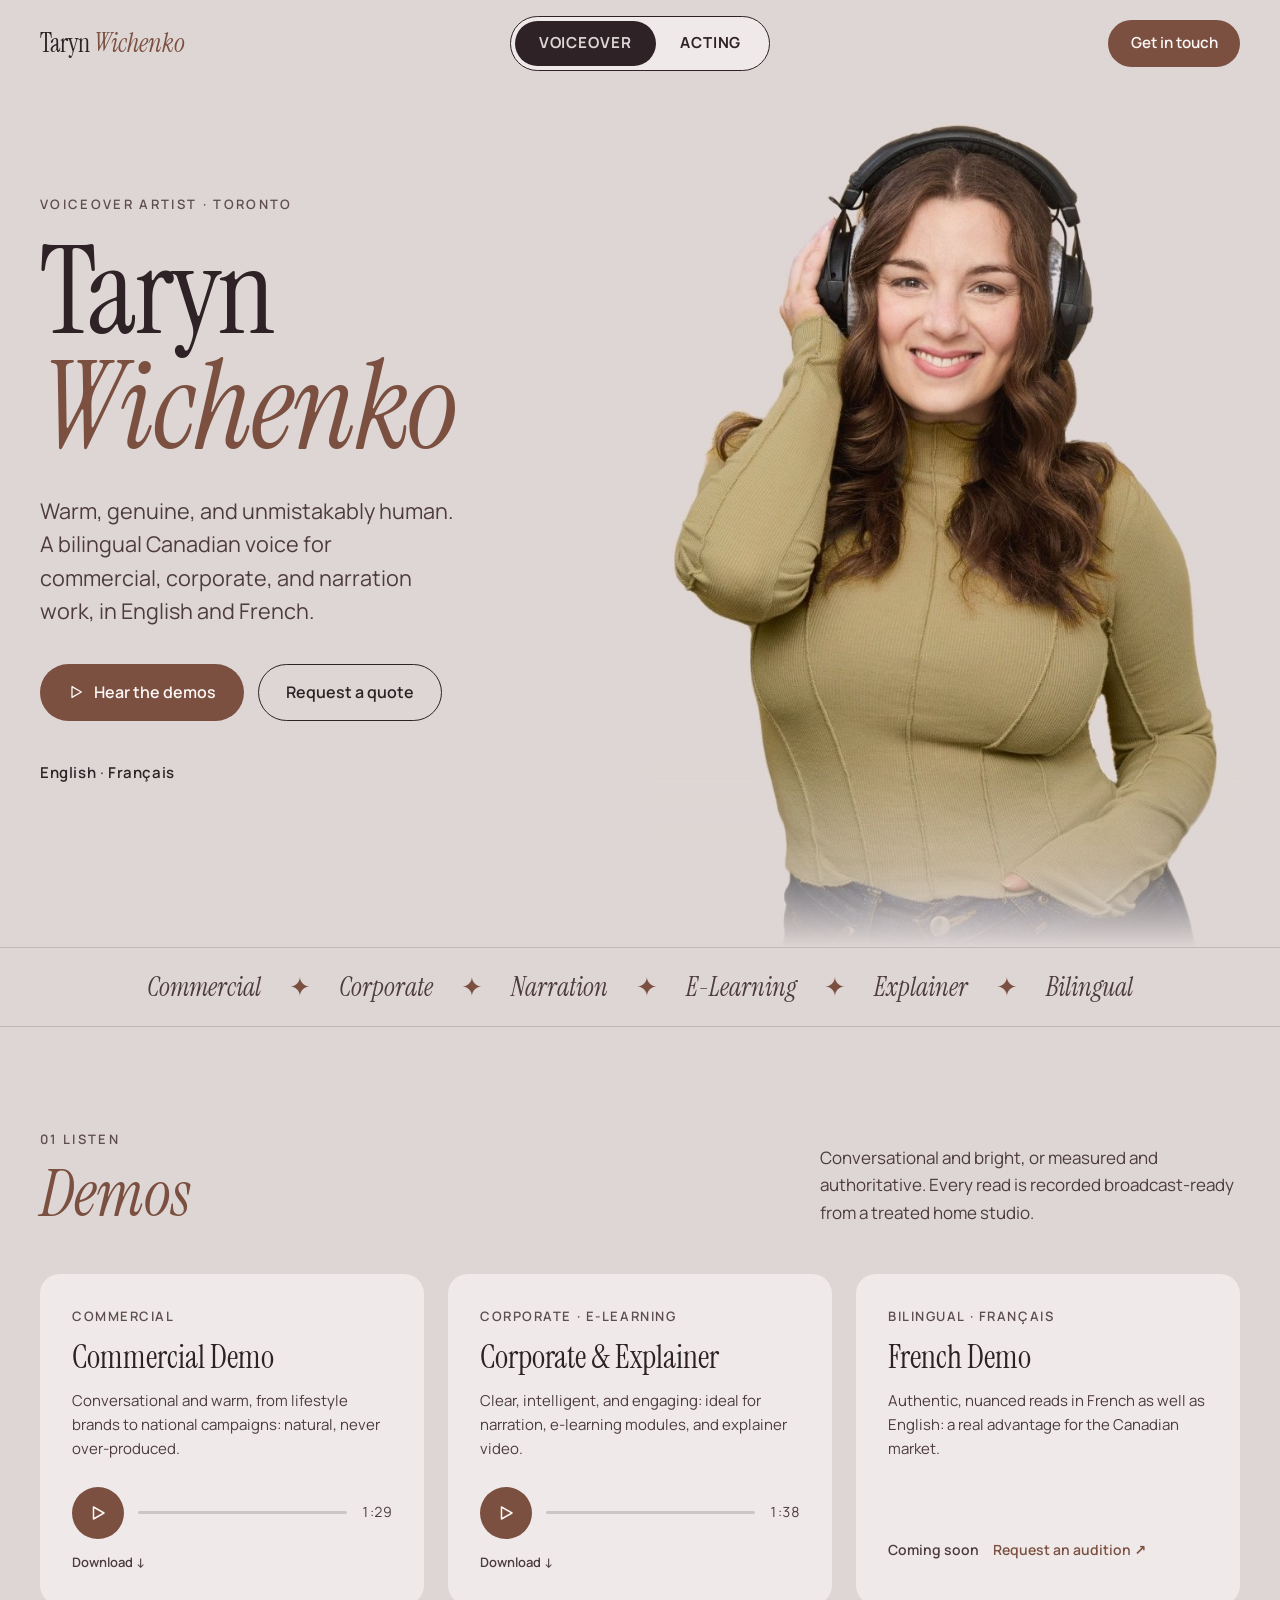
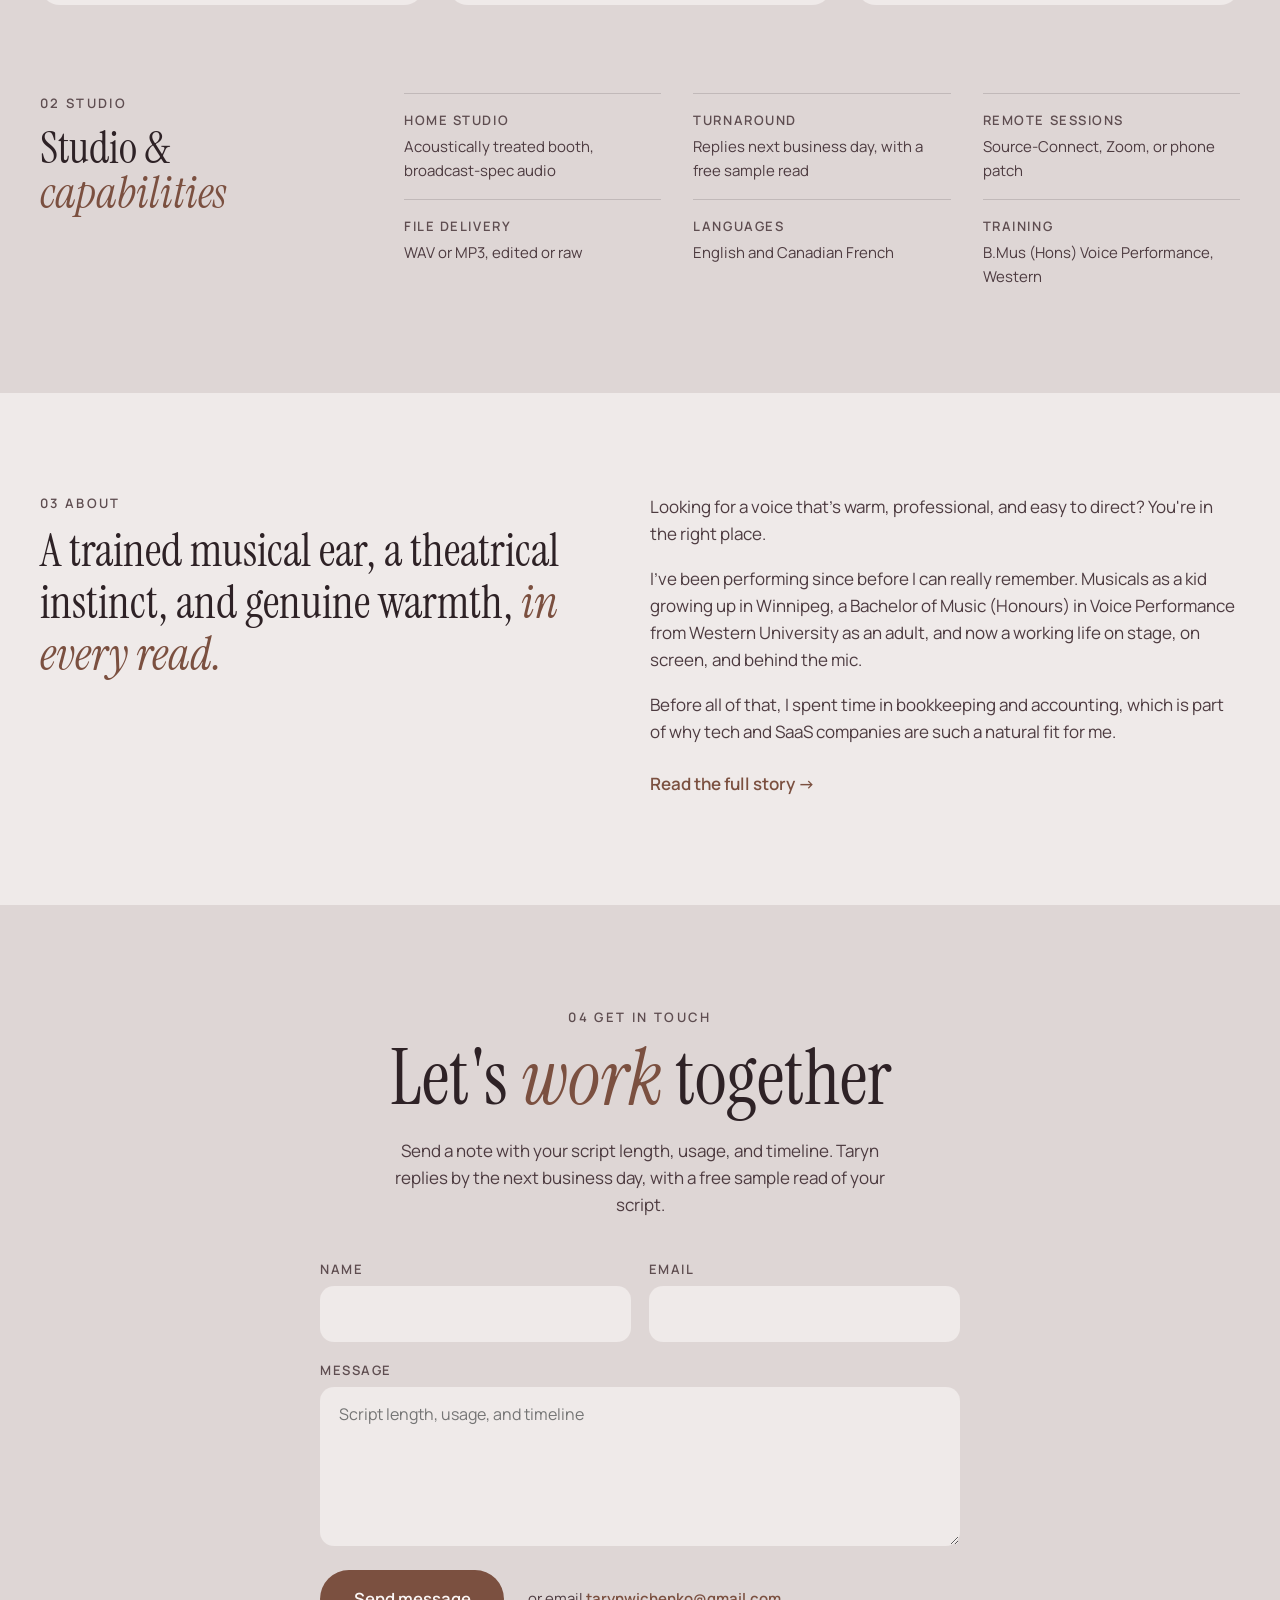
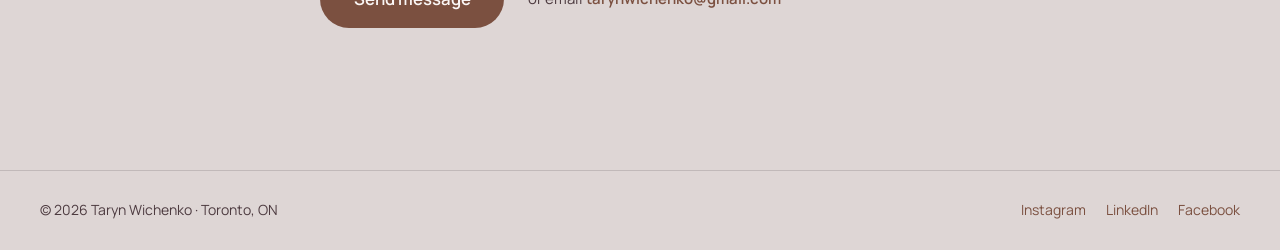
==== commit c66057f8: "Give Acting its own page at /acting, centre the nav toggle, drop reel names - Split the single-page " ====
--- a/index.html
+++ b/index.html
@@ -18,15 +18,16 @@
 
 <!-- ════════════ NAV ════════════ -->
 <nav class="site-nav">
-  <a href="#voiceover" class="nav-logo" data-goto="voiceover">Taryn <em>Wichenko</em></a>
-  <div class="nav-links">
-    <a href="#voiceover" data-goto="voiceover" data-world-link="voiceover">Voiceover</a>
-    <a href="#acting" data-goto="acting" data-world-link="acting">Acting</a>
-    <a href="mailto:tarynwichenko@gmail.com" class="nav-contact">Get in touch</a>
+  <a href="./" class="nav-logo">Taryn <em>Wichenko</em></a>
+  <div class="nav-toggle" aria-label="Voiceover or acting">
+    <a href="./" aria-current="page">Voiceover</a>
+    <a href="acting/">Acting</a>
   </div>
+  <a href="mailto:tarynwichenko@gmail.com" class="nav-contact">Get in touch</a>
 </nav>
 
 <main>
+
 
 <!-- ════════════════════════════════════════════════════════ -->
 <!-- WORLD: VOICEOVER -->
@@ -200,142 +201,6 @@
 
 </div>
 
-<!-- ════════════════════════════════════════════════════════ -->
-<!-- WORLD: ACTING -->
-<!-- ════════════════════════════════════════════════════════ -->
-<div class="world" id="world-acting" data-screen-label="Acting">
-
-  <!-- HERO -->
-  <section class="act-hero" data-screen-label="Actor Hero">
-    <div class="act-hero-lead">
-      <p class="vo-kicker">Actor · Toronto</p>
-      <h1 class="act-hero-name">Taryn<br><em>Wichenko</em></h1>
-      <p class="act-hero-tagline">Passionate. Precise. <em>Grounded.</em></p>
-      <p class="act-hero-desc">A bilingual actor bringing grounded, instinctive storytelling to stage and screen.</p>
-      <div class="vo-cta">
-        <a href="#reels" class="vo-btn vo-btn-primary">
-          <svg viewBox="0 0 24 24" aria-hidden="true"><polygon points="6 4 20 12 6 20 6 4"/></svg>
-          Watch reels
-        </a>
-        <a href="taryn-site/resume.pdf" target="_blank" rel="noopener" class="vo-btn vo-btn-ghost">Download resume</a>
-      </div>
-    </div>
-    <div class="act-hero-photo">
-      <img src="taryn-site/photos/turtleneck.jpg" alt="Taryn in a black ribbed turtleneck, looking into the camera" width="894" height="1550">
-    </div>
-  </section>
-
-  <!-- DISCIPLINES BAND -->
-  <div class="vo-band" aria-label="Acting disciplines">
-    <div class="vo-band-inner">
-      <span>Theatre</span><span class="dot" aria-hidden="true">✦</span><span>Film</span><span class="dot" aria-hidden="true">✦</span><span>Television</span><span class="dot" aria-hidden="true">✦</span><span>Commercial</span><span class="dot" aria-hidden="true">✦</span><span>Bilingual</span>
-    </div>
-  </div>
-
-  <!-- ABOUT -->
-  <section class="act-about" id="acting-about" data-screen-label="Actor About">
-    <div class="act-about-body reveal">
-      <p class="vo-kicker">01 About</p>
-      <h2 class="act-about-title">Stage-trained, <em class="nowrap">camera-ready.</em></h2>
-      <p>Taryn Wichenko is a Toronto-based actor and singer who grew up performing in musicals in Winnipeg and never really stopped. She holds a Bachelor of Music (Honours) in Voice Performance from Western University and works across musical theatre, screen, and commercial performance.</p>
-      <p>With a background in classical voice and a deep love of storytelling, Taryn brings a strong musical instinct, emotional curiosity, and a grounded approach to every role.</p>
-      <dl class="act-facts">
-        <div><dt>Based in</dt><dd>Toronto, Ontario</dd></div>
-        <div><dt>Languages</dt><dd>English · Français</dd></div>
-        <div><dt>Training</dt><dd>B.Mus (Hons), Voice Performance, Western University</dd></div>
-        <div><dt>Representation</dt><dd><a href="https://10talentmanagement.com/talent/taryn-wichenko/" target="_blank" rel="noopener">10 Talent Management</a></dd></div>
-      </dl>
-    </div>
-    <div class="act-about-photo reveal d1">
-      <img src="taryn-site/photos/blue-profile.jpg" alt="Taryn in profile in a blue smocked top, one hand in her hair" width="1020" height="1560" loading="lazy">
-    </div>
-  </section>
-
-  <!-- REELS -->
-  <section class="act-reels" id="reels" data-screen-label="Actor Reels">
-    <div class="vo-section">
-      <div class="vo-sec-head reveal">
-        <div>
-          <p class="vo-kicker">02 Watch</p>
-          <h2 class="vo-h2">Demo <em>reels</em></h2>
-        </div>
-        <p class="vo-sec-lead">Selected work across commercial, theatre, and screen.</p>
-      </div>
-      <div class="act-reel-grid">
-        <a class="act-reel reveal" href="https://youtu.be/NyHH2RhXxtQ" target="_blank" rel="noopener">
-          <span class="act-reel-frame">
-            <img src="https://img.youtube.com/vi/NyHH2RhXxtQ/hqdefault.jpg" alt="" loading="lazy">
-            <span class="act-reel-play"><svg viewBox="0 0 24 24" aria-hidden="true"><polygon points="7 4 20 12 7 20 7 4"/></svg></span>
-          </span>
-          <span class="act-reel-cat">Commercial</span>
-          <span class="act-reel-name">Commercial Reel</span>
-        </a>
-        <a class="act-reel reveal d1" href="https://youtu.be/LHdYX_XU37c" target="_blank" rel="noopener">
-          <span class="act-reel-frame">
-            <img src="https://img.youtube.com/vi/LHdYX_XU37c/hqdefault.jpg" alt="" loading="lazy">
-            <span class="act-reel-play"><svg viewBox="0 0 24 24" aria-hidden="true"><polygon points="7 4 20 12 7 20 7 4"/></svg></span>
-          </span>
-          <span class="act-reel-cat">Theatre</span>
-          <span class="act-reel-name">Theatre Reel</span>
-        </a>
-        <a class="act-reel reveal d2" href="https://youtu.be/p1HzmxGD_zY" target="_blank" rel="noopener">
-          <span class="act-reel-frame">
-            <img src="https://img.youtube.com/vi/p1HzmxGD_zY/hqdefault.jpg" alt="" loading="lazy">
-            <span class="act-reel-play"><svg viewBox="0 0 24 24" aria-hidden="true"><polygon points="7 4 20 12 7 20 7 4"/></svg></span>
-          </span>
-          <span class="act-reel-cat">TV · Film</span>
-          <span class="act-reel-name">Screen Reel</span>
-        </a>
-      </div>
-    </div>
-  </section>
-
-  <!-- GALLERY -->
-  <section class="vo-section gallery" data-screen-label="Actor Gallery">
-    <div class="vo-sec-head reveal">
-      <div>
-        <p class="vo-kicker">03 Gallery</p>
-        <h2 class="vo-h2">Selected <em>photos</em></h2>
-      </div>
-      <p class="vo-sec-lead">Headshots and production stills.</p>
-    </div>
-    <div class="gallery-grid">
-      <img class="photo reveal" src="taryn-site/photos/red-dress.jpg" alt="Taryn Wichenko" data-credit="Photo: Sam Gaetz">
-      <img class="photo reveal d1" src="taryn-site/photos/blue.jpg" alt="Taryn Wichenko" data-credit="Photo: Sam Gaetz">
-      <img class="photo reveal d2" src="taryn-site/photos/olive.jpg" alt="Taryn Wichenko" data-credit="Photo: Sam Gaetz">
-      <img class="photo reveal d3" src="taryn-site/photos/terracotta.jpg" alt="Taryn Wichenko" data-credit="Photo: Sam Gaetz">
-      <img class="photo reveal" src="taryn-site/photos/still-oz-hourglass.jpg" alt="Taryn Wichenko in The Wizard of Oz" data-credit="Taryn Wichenko as Dorothy in The Wizard of Oz, Theatre TO">
-      <img class="photo reveal d1" src="taryn-site/photos/still-rockband.jpg" alt="Taryn Wichenko performing with a band" data-credit="Taryn Wichenko as Dyanne in Million Dollar Quartet, Theatre TO">
-      <img class="photo reveal d2" src="taryn-site/photos/still-chicago.jpg" alt="Taryn Wichenko in Chicago" data-credit="Taryn Wichenko as Velma Kelly in Chicago, Theatre Western">
-      <img class="photo reveal d3" src="taryn-site/photos/still-professor-marvel.jpg" alt="Taryn Wichenko in The Wizard of Oz with Professor Marvel" data-credit="Taryn Wichenko as Dorothy in The Wizard of Oz, Theatre TO">
-    </div>
-  </section>
-
-  <!-- RESUME -->
-  <section class="vo-section act-credits" data-screen-label="Actor Resume">
-    <p class="vo-kicker">04 Resume</p>
-    <h2 class="vo-h2 vo-h2-lg">Training &amp; <em>credits</em></h2>
-    <p class="act-credits-lead">Full theatre, screen, and training credits in one place. For bookings and audition requests, contact <a href="mailto:jessica@10talentmanagement.com">Jessica at 10 Talent Management</a> or reach out directly.</p>
-    <div class="vo-cta act-credits-cta">
-      <a href="taryn-site/resume.pdf" target="_blank" rel="noopener" class="vo-btn vo-btn-primary">View resume ↓</a>
-      <a href="mailto:tarynwichenko@gmail.com" class="vo-btn vo-btn-ghost">Email Taryn</a>
-    </div>
-  </section>
-
-  <!-- ACTING FOOTER -->
-  <footer class="vo-footer">
-    <div class="vo-footer-inner">
-      <span class="footer-copy">© 2026 Taryn Wichenko · Toronto, ON</span>
-      <span class="vo-footer-links">
-        <a href="https://www.instagram.com/tarynwichenko/" target="_blank" rel="noopener">Instagram</a>
-        <a href="https://www.linkedin.com/in/tarynwichenko/" target="_blank" rel="noopener">LinkedIn</a>
-        <a href="https://www.facebook.com/taryn.wichenko" target="_blank" rel="noopener">Facebook</a>
-      </span>
-    </div>
-  </footer>
-
-</div>
-
 </main>
 
 <script src="taryn-site/site.js"></script>
--- a/taryn-site/site.css
+++ b/taryn-site/site.css
@@ -74,50 +74,67 @@
   position:sticky;
   top:0;
   z-index:100;
-  display:flex;
-  flex-wrap:wrap;
-  align-items:center;
-  justify-content:space-between;
+  display:grid;
+  grid-template-columns:1fr auto 1fr;
+  align-items:center;
   gap:.75rem 1rem;
-  padding:1.1rem clamp(1.25rem,4vw,2.5rem);
+  padding:1rem clamp(1.25rem,4vw,2.5rem);
   background:var(--nav-bg, rgba(250,246,240,.86));
   backdrop-filter:blur(10px);
   -webkit-backdrop-filter:blur(10px);
   border-bottom:1px solid var(--line);
 }
 .nav-logo{
+  justify-self:start;
   font-family:var(--serif);
   font-size:1.6rem;
   line-height:1;
   white-space:nowrap;
   color:var(--ink);
 }
-.nav-links{
-  display:flex;
-  flex-wrap:wrap;
-  align-items:center;
-  gap:.5rem 1.75rem;
+
+/* Voiceover / Acting switch: a pill toggle centred in the nav,
+   with the current page filled in. */
+.nav-toggle{
+  justify-self:center;
+  display:flex;
+  padding:4px;
+  border:1.5px solid var(--ink);
+  border-radius:999px;
+  background:var(--paper-dim);
+}
+.nav-toggle a{
+  padding:.65rem 1.5rem;
+  border-radius:999px;
   font-size:.95rem;
-  font-weight:500;
-}
-.nav-links a{padding:.6rem 0;transition:color .3s var(--ease);}
-.nav-links a:hover{color:var(--accent);}
-.nav-links a[aria-current="page"]{color:var(--accent);}
-.nav-links .nav-contact{
+  font-weight:700;
+  letter-spacing:.06em;
+  text-transform:uppercase;
+  color:var(--ink);
+  transition:background .3s var(--ease), color .3s var(--ease);
+}
+.nav-toggle a:hover{background:rgba(46,34,38,.08);}
+.nav-toggle a[aria-current="page"]{background:var(--ink);color:var(--paper);}
+
+.nav-contact{
+  justify-self:end;
   padding:.7rem 1.4rem;
   border-radius:999px;
   background:var(--accent);
   color:var(--on-accent, #fff);
+  font-size:.95rem;
   font-weight:600;
+  white-space:nowrap;
   transition:background .3s var(--ease);
 }
-.nav-links .nav-contact:hover{background:var(--accent-dim);color:var(--on-accent, #fff);}
-
-@media (max-width:640px){
-  .site-nav{padding:.85rem 1rem;}
-  .nav-logo{font-size:1.35rem;}
-  .nav-links{gap:.25rem 1.1rem;font-size:.88rem;}
-  .nav-links .nav-contact{display:none;}
+.nav-contact:hover{background:var(--accent-dim);}
+
+@media (max-width:760px){
+  .site-nav{grid-template-columns:1fr;justify-items:center;padding:.75rem 1rem;gap:.6rem;}
+  .nav-logo{justify-self:center;font-size:1.35rem;}
+  .nav-toggle{justify-self:center;}
+  .nav-toggle a{padding:.55rem 1.25rem;font-size:.85rem;}
+  .nav-contact{display:none;}
 }
 
 /* ============================================================
@@ -513,8 +530,9 @@
    ============================================================ */
 
 /* ---------- hero ----------
-   Two equal columns inside a centred container, so the photo's left
-   edge (the wall Taryn leans on) lands on the centre line of the page. */
+   Two equal columns inside a centred container: photo on the left,
+   pushed toward the centre so it never hugs the edge of the window,
+   with the text on the right. On small screens the text comes first. */
 .act-hero{
   max-width:1280px;
   margin:0 auto;
@@ -524,7 +542,7 @@
 }
 .act-hero-lead{
   min-width:0;
-  padding:2rem clamp(1.5rem,4vw,3.5rem) 4rem clamp(1rem,4vw,2.5rem);
+  padding:2rem clamp(1rem,4vw,2.5rem) 4rem clamp(1.5rem,4vw,3.5rem);
 }
 .act-hero-lead .vo-kicker{margin-bottom:1.25rem;}
 .act-hero-name{
@@ -547,7 +565,7 @@
   color:var(--ink-soft);
   margin-bottom:2.25rem;
 }
-.act-hero-photo{min-width:0;}
+.act-hero-photo{min-width:0;order:-1;display:flex;justify-content:flex-end;}
 .act-hero-photo img,
 .act-about-photo img{
   width:100%;
@@ -656,7 +674,7 @@
 
 @media (max-width:860px){
   .act-hero{grid-template-columns:1fr;}
-  .act-hero-photo{display:flex;justify-content:center;}
+  .act-hero-photo{order:0;justify-content:center;}
   .act-hero-photo img{max-width:380px;}
 }
 @media (max-width:640px){
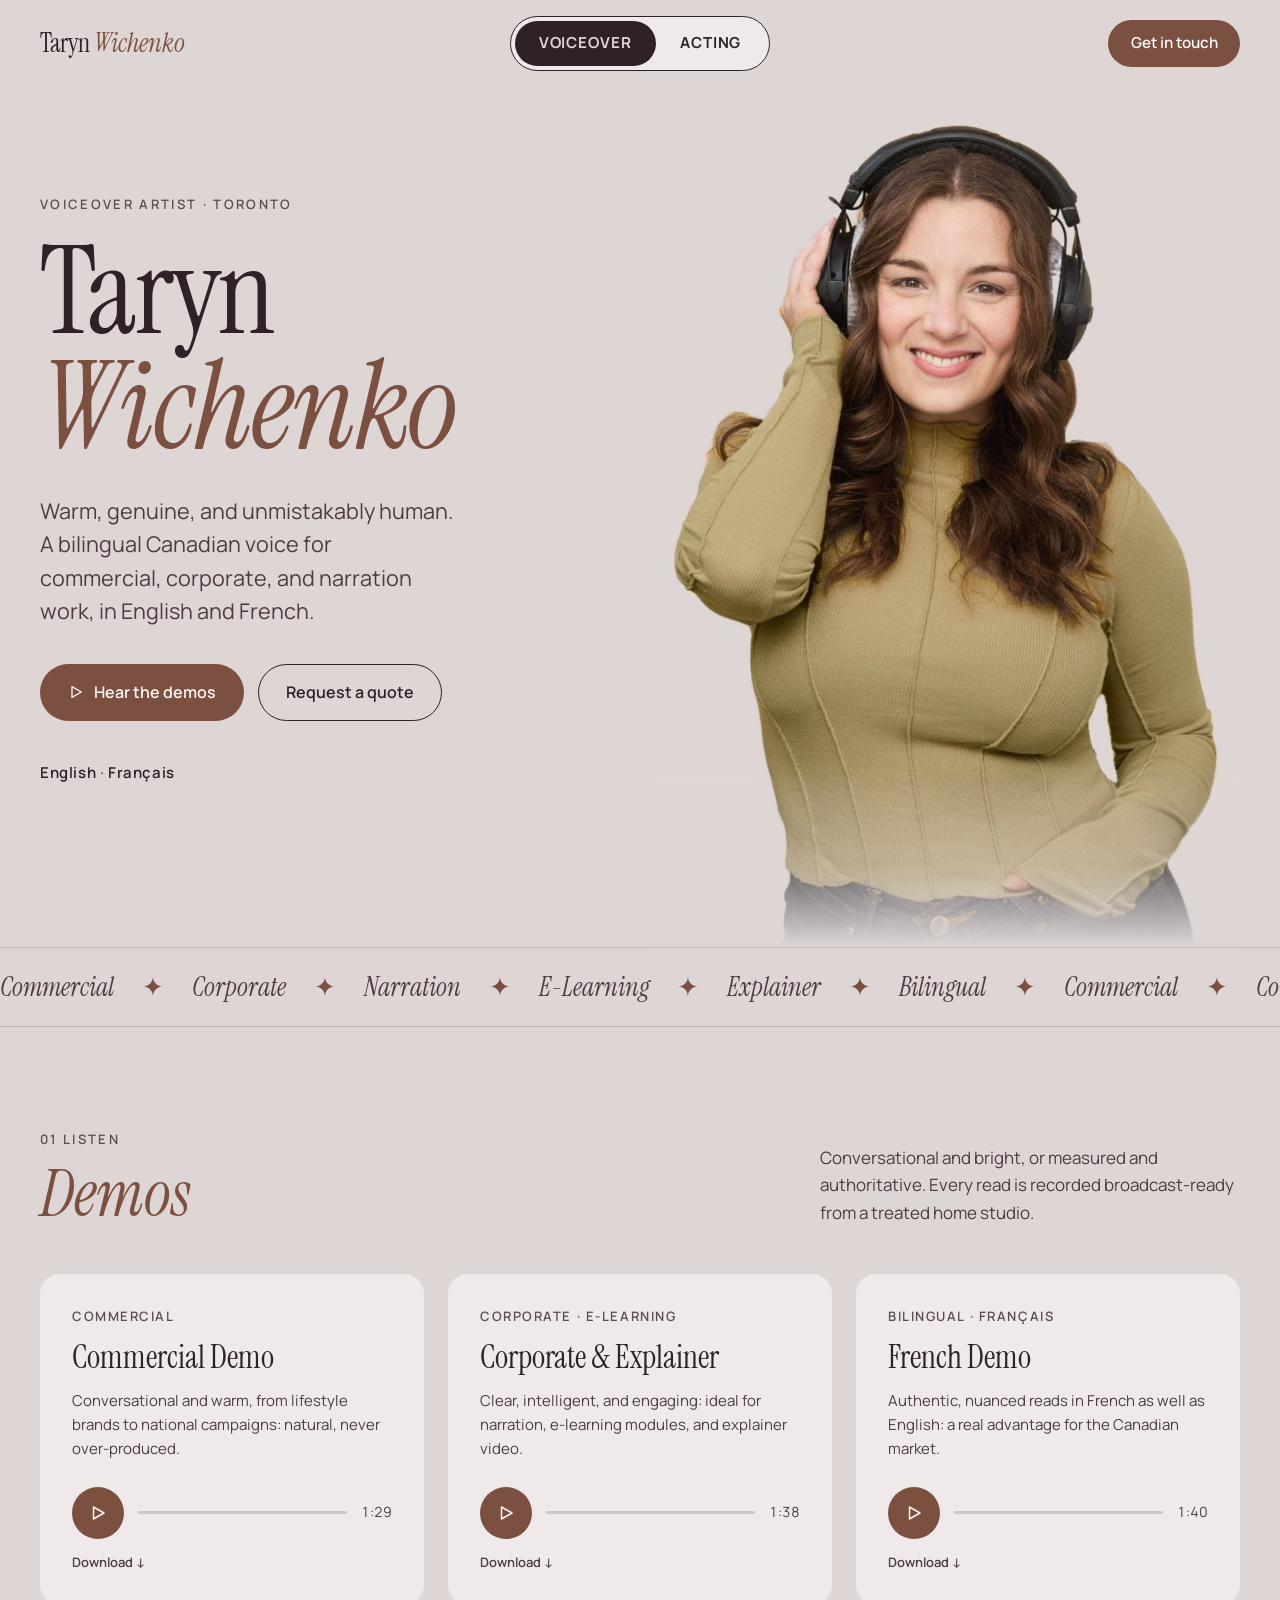
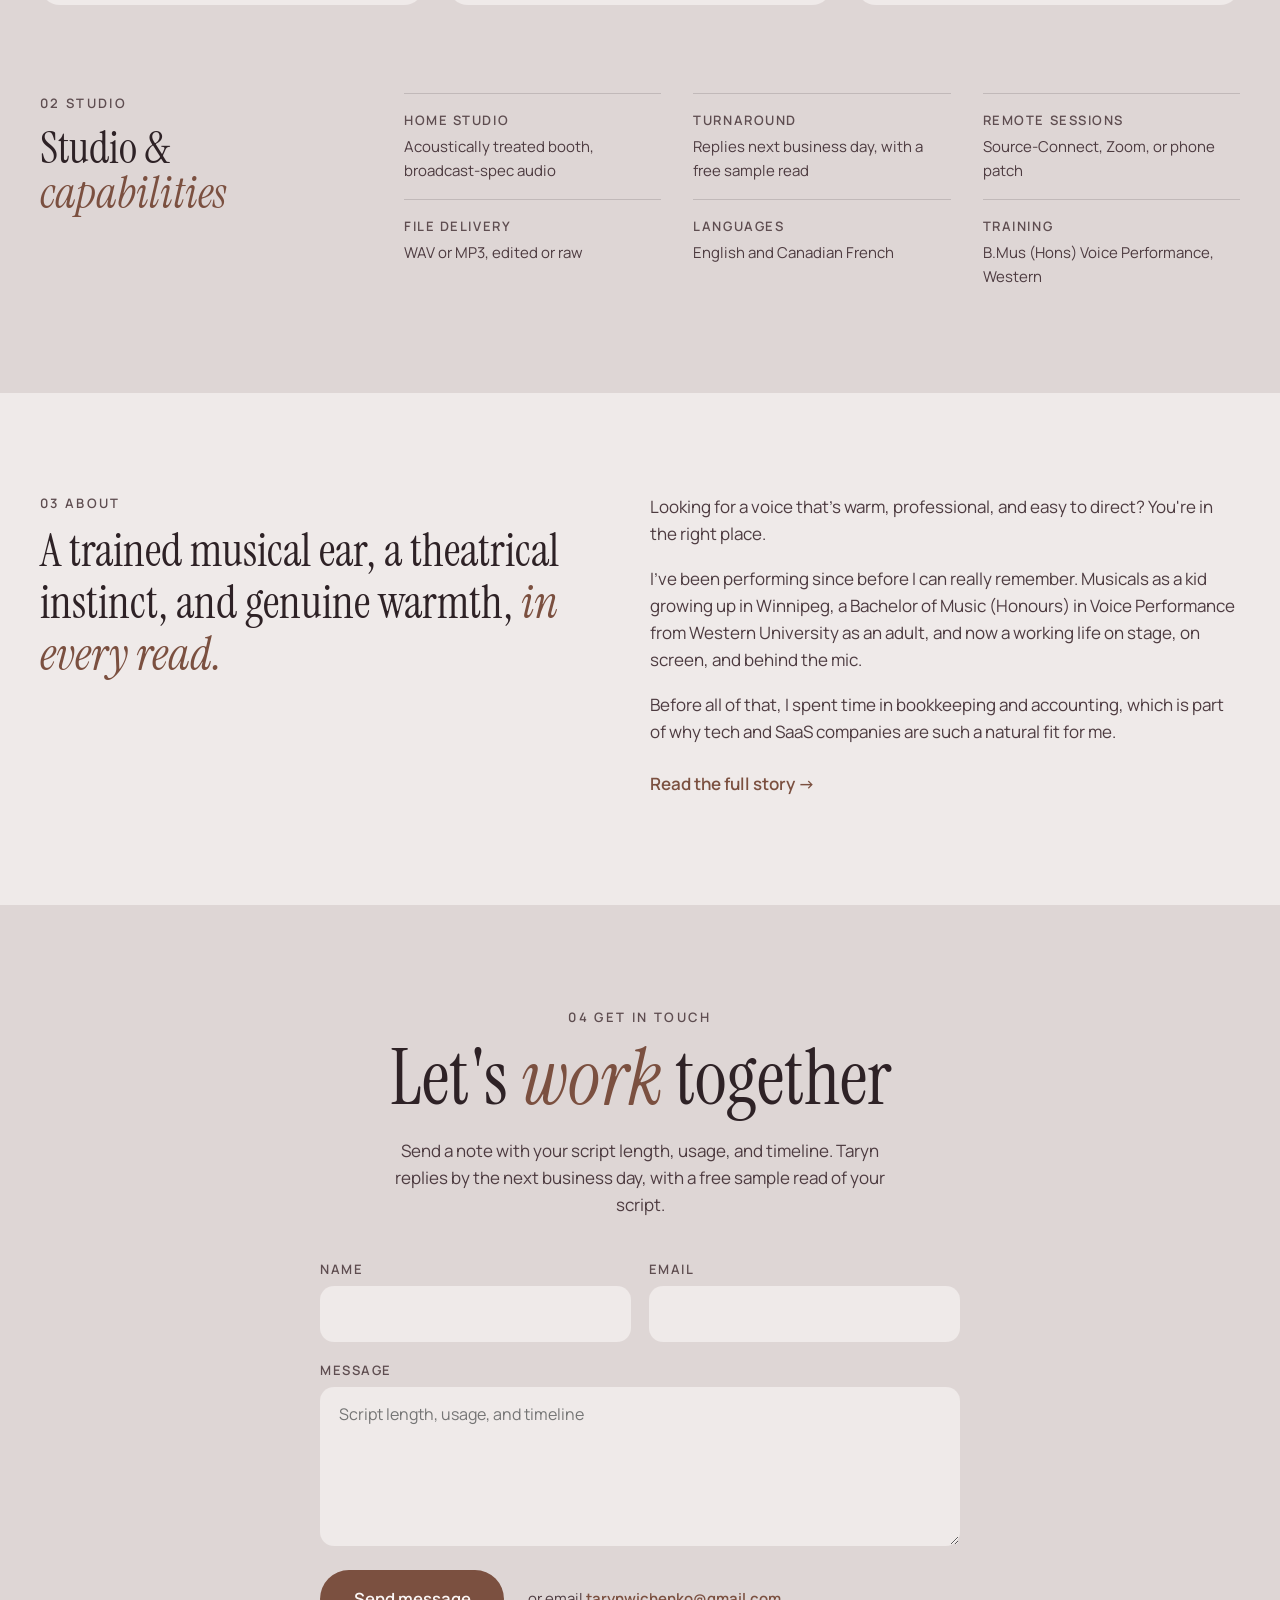
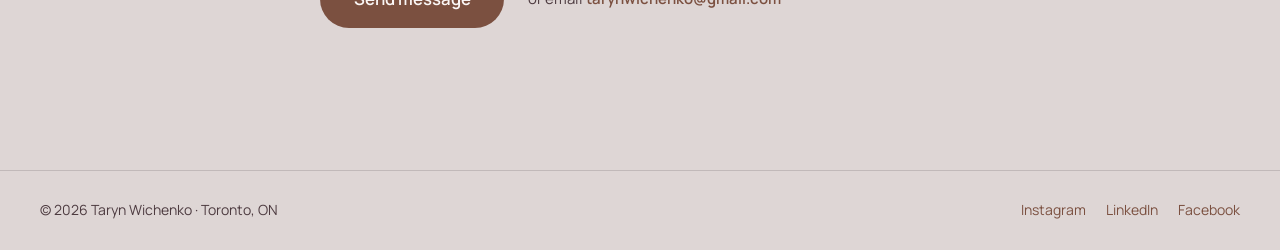
==== commit 838d28d9: "Add the French narration demo and bring back the scrolling genres banner The French card now plays a" ====
--- a/index.html
+++ b/index.html
@@ -56,8 +56,11 @@
 
   <!-- GENRES BAND -->
   <div class="vo-band" aria-label="Voiceover genres">
-    <div class="vo-band-inner">
-      <span>Commercial</span><span class="dot" aria-hidden="true">✦</span><span>Corporate</span><span class="dot" aria-hidden="true">✦</span><span>Narration</span><span class="dot" aria-hidden="true">✦</span><span>E-Learning</span><span class="dot" aria-hidden="true">✦</span><span>Explainer</span><span class="dot" aria-hidden="true">✦</span><span>Bilingual</span>
+    <div class="vo-band-track">
+      <div class="vo-band-inner"><span>Commercial</span><span class="dot" aria-hidden="true">✦</span><span>Corporate</span><span class="dot" aria-hidden="true">✦</span><span>Narration</span><span class="dot" aria-hidden="true">✦</span><span>E-Learning</span><span class="dot" aria-hidden="true">✦</span><span>Explainer</span><span class="dot" aria-hidden="true">✦</span><span>Bilingual</span><span class="dot" aria-hidden="true">✦</span></div>
+      <div class="vo-band-inner" aria-hidden="true"><span>Commercial</span><span class="dot" aria-hidden="true">✦</span><span>Corporate</span><span class="dot" aria-hidden="true">✦</span><span>Narration</span><span class="dot" aria-hidden="true">✦</span><span>E-Learning</span><span class="dot" aria-hidden="true">✦</span><span>Explainer</span><span class="dot" aria-hidden="true">✦</span><span>Bilingual</span><span class="dot" aria-hidden="true">✦</span></div>
+      <div class="vo-band-inner" aria-hidden="true"><span>Commercial</span><span class="dot" aria-hidden="true">✦</span><span>Corporate</span><span class="dot" aria-hidden="true">✦</span><span>Narration</span><span class="dot" aria-hidden="true">✦</span><span>E-Learning</span><span class="dot" aria-hidden="true">✦</span><span>Explainer</span><span class="dot" aria-hidden="true">✦</span><span>Bilingual</span><span class="dot" aria-hidden="true">✦</span></div>
+      <div class="vo-band-inner" aria-hidden="true"><span>Commercial</span><span class="dot" aria-hidden="true">✦</span><span>Corporate</span><span class="dot" aria-hidden="true">✦</span><span>Narration</span><span class="dot" aria-hidden="true">✦</span><span>E-Learning</span><span class="dot" aria-hidden="true">✦</span><span>Explainer</span><span class="dot" aria-hidden="true">✦</span><span>Bilingual</span><span class="dot" aria-hidden="true">✦</span></div>
     </div>
   </div>
 
@@ -103,14 +106,19 @@
         <a class="player-link" href="taryn-site/audio/corporate-explainer-demo.mp3" download="Taryn-Wichenko-Corporate-Explainer-Demo.mp3">Download ↓</a>
       </article>
 
-      <article class="player soon vo-card reveal d2">
+      <article class="player vo-card reveal d2" data-cat="french" data-src="taryn-site/audio/french-narration-demo.mp3" data-dur="100">
         <p class="vo-card-cat">Bilingual · Français</p>
         <h3 class="vo-card-title">French Demo</h3>
         <p class="vo-card-desc">Authentic, nuanced reads in French as well as English: a real advantage for the Canadian market.</p>
         <div class="vo-card-controls">
-          <span class="vo-soon">Coming soon</span>
-          <a href="mailto:tarynwichenko@gmail.com?subject=French%20audition%20request">Request an audition ↗</a>
-        </div>
+          <button class="play-btn" type="button" aria-label="Play French demo">
+            <svg class="ico-play" viewBox="0 0 24 24"><polygon points="6 4 20 12 6 20 6 4"/></svg>
+            <svg class="ico-pause" viewBox="0 0 24 24"><path d="M6 4h4v16H6zM14 4h4v16h-4z"/></svg>
+          </button>
+          <div class="wave" role="slider" aria-label="Seek French demo"></div>
+          <span class="player-time">1:40</span>
+        </div>
+        <a class="player-link" href="taryn-site/audio/french-narration-demo.mp3" download="Taryn-Wichenko-French-Narration-Demo.mp3">Download ↓</a>
       </article>
 
     </div>
--- a/taryn-site/site.css
+++ b/taryn-site/site.css
@@ -268,20 +268,32 @@
 .vo-band{
   border-top:1px solid var(--line);
   border-bottom:1px solid var(--line);
-  padding:1.1rem clamp(1rem,4vw,2.5rem);
+  padding:1.1rem 0;
   overflow:hidden;
 }
+.vo-band-track{
+  display:flex;
+  width:max-content;
+  animation:vo-band 36s linear infinite;
+}
+.vo-band:hover .vo-band-track{animation-play-state:paused;}
 .vo-band-inner{
-  max-width:1280px;
-  margin:0 auto;
-  display:flex;
-  flex-wrap:wrap;
-  justify-content:center;
-  gap:.5rem 1.75rem;
+  display:flex;
+  flex-shrink:0;
+  gap:1.75rem;
+  padding-right:1.75rem;
+  white-space:nowrap;
   font-family:var(--serif);
   font-style:italic;
   font-size:clamp(1.25rem,2.2vw,1.65rem);
   color:var(--ink-soft);
+}
+@keyframes vo-band{from{transform:translateX(0);}to{transform:translateX(-25%);}}
+@media (prefers-reduced-motion: reduce){
+  .vo-band{padding:1.1rem clamp(1rem,4vw,2.5rem);}
+  .vo-band-track{animation:none;width:auto;justify-content:center;}
+  .vo-band-inner{flex-wrap:wrap;justify-content:center;white-space:normal;padding-right:0;gap:.5rem 1.75rem;}
+  .vo-band-inner[aria-hidden="true"],.vo-band-inner > .dot:last-child{display:none;}
 }
 .vo-band-inner .dot{color:var(--accent);font-style:normal;}
 
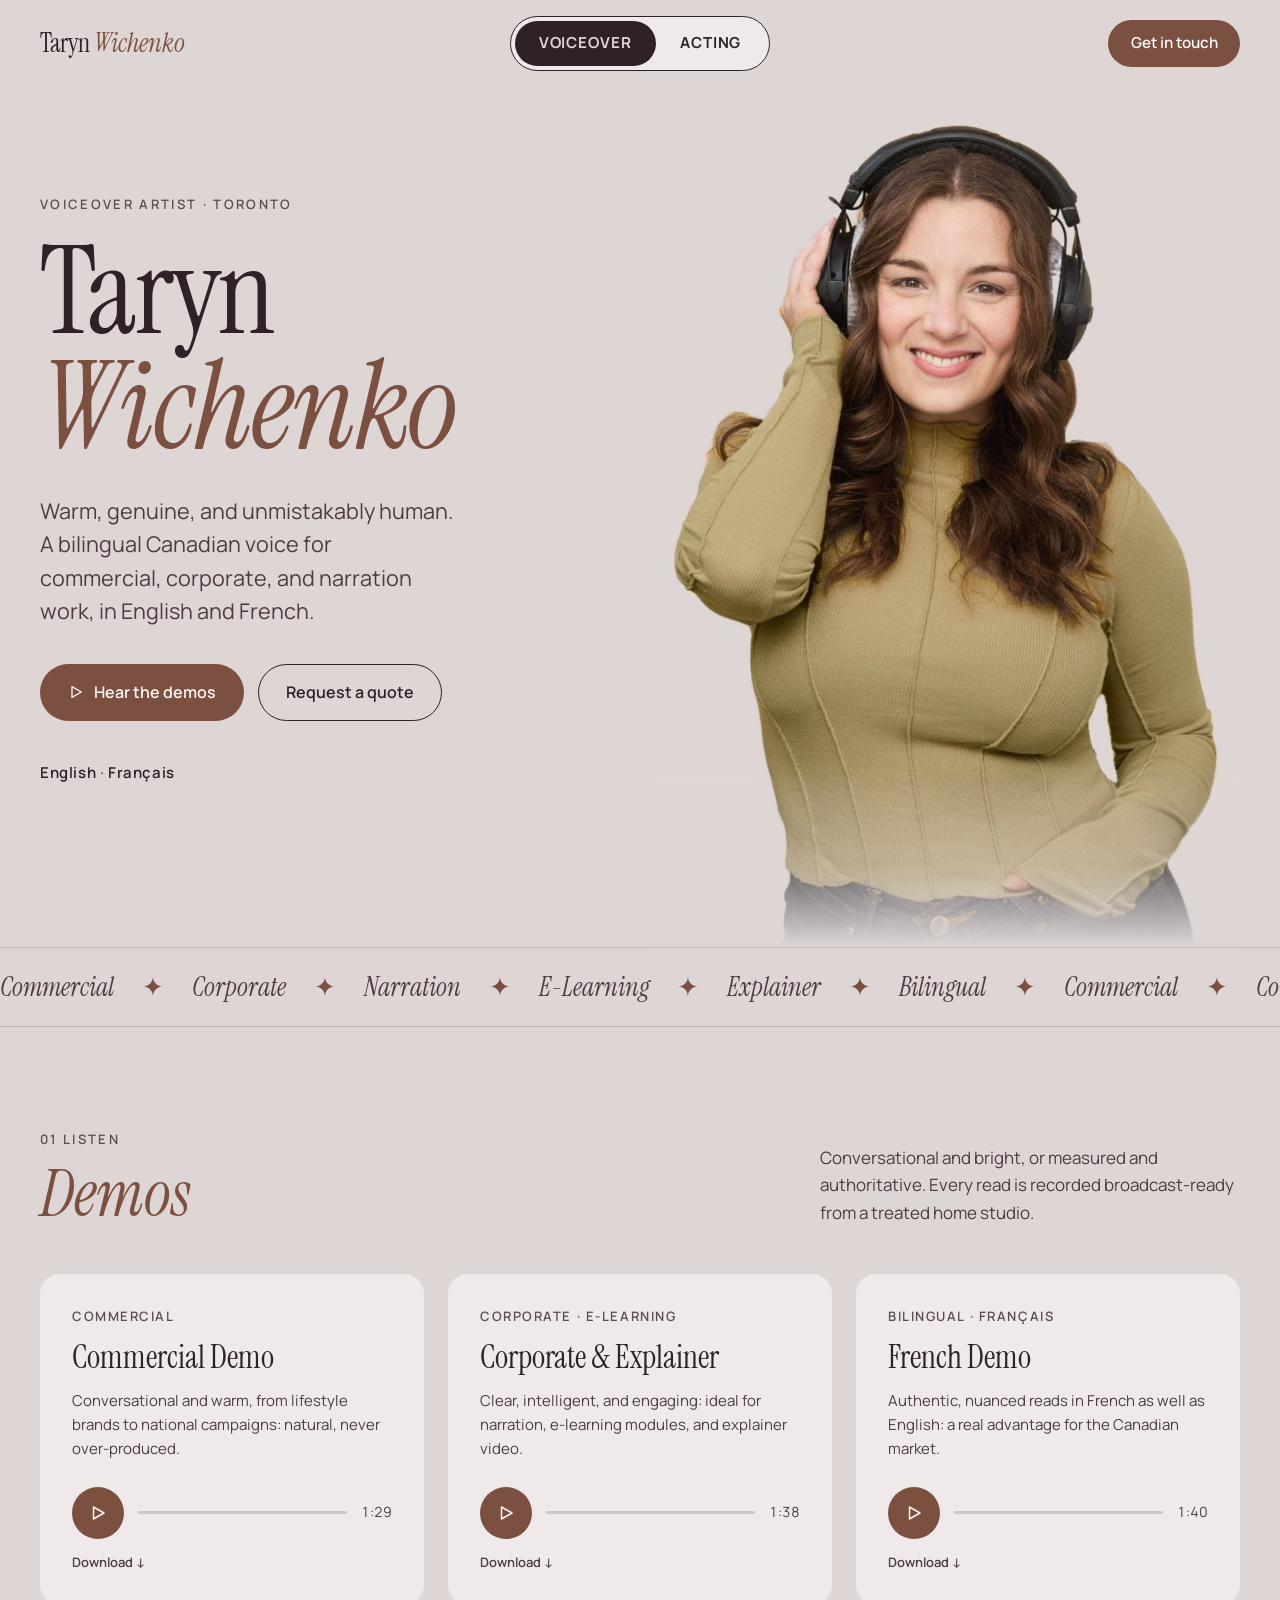
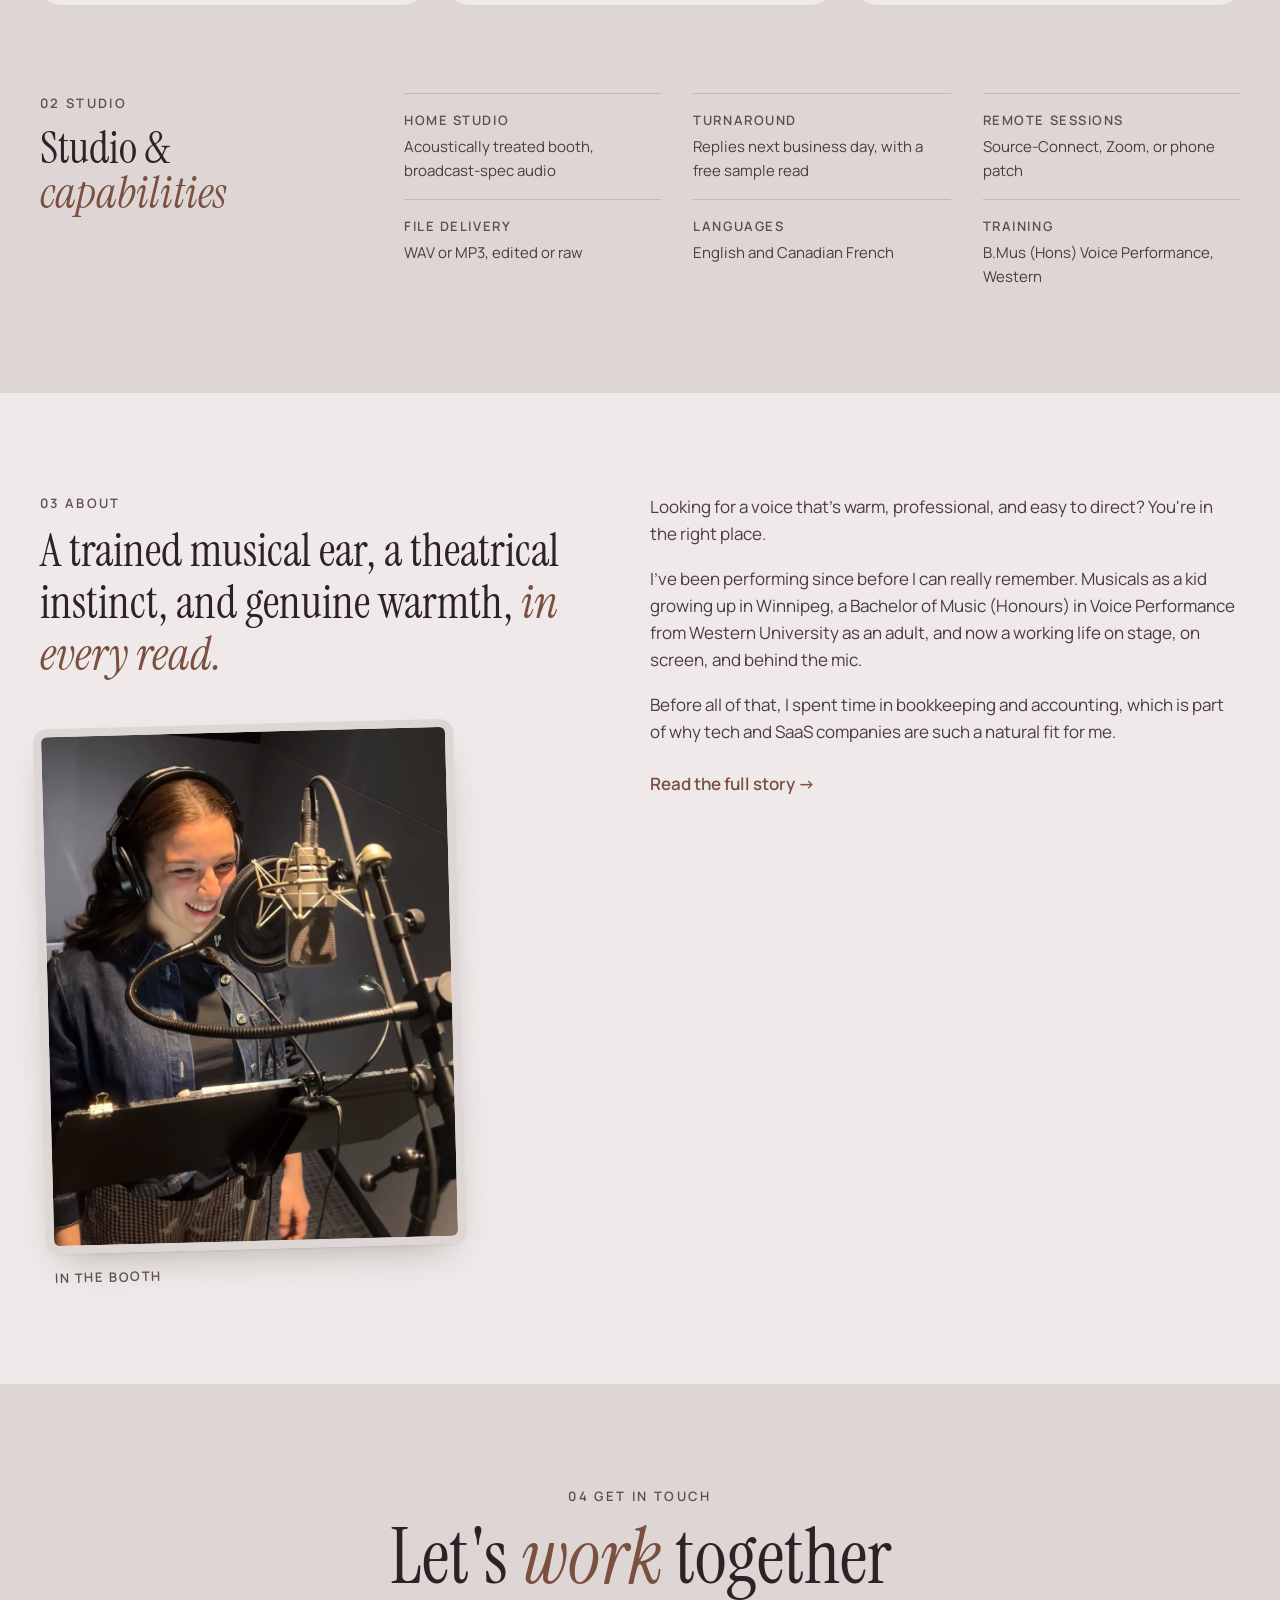
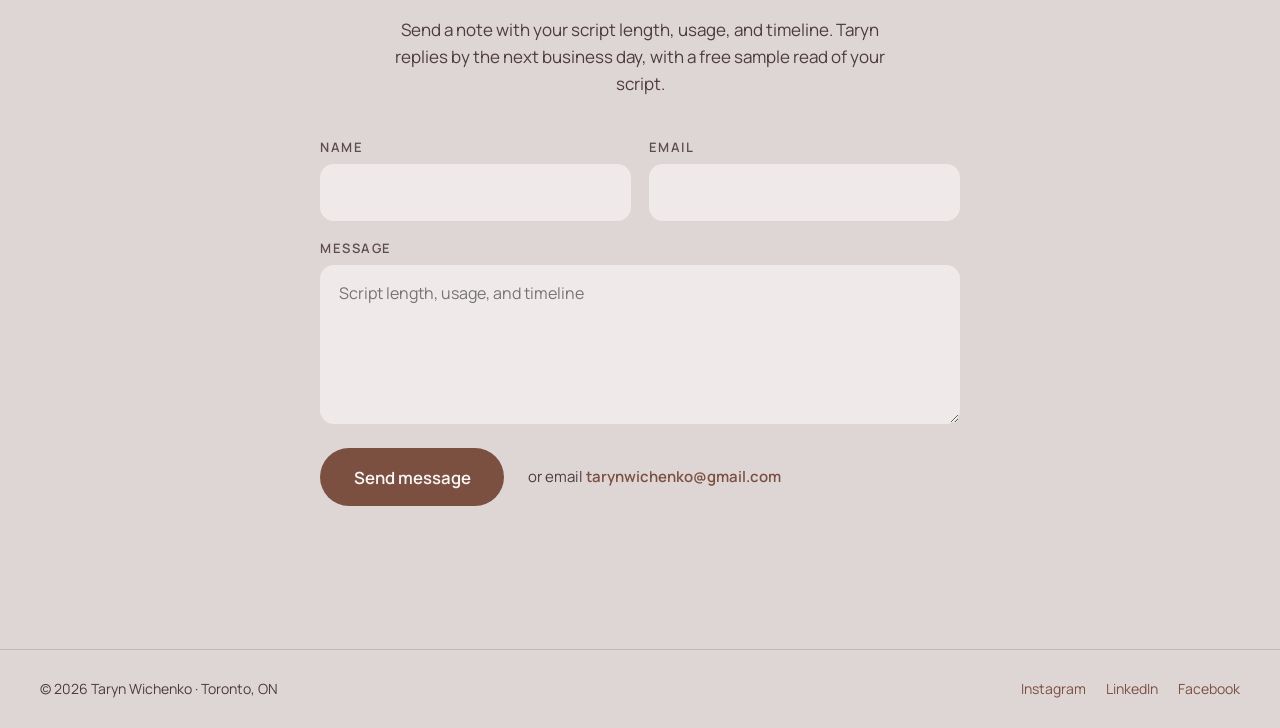
==== commit de30590f: "Add at-the-mic studio photo to VO About section Co-Authored-By: Claude Opus 5.5 <noreply@anthropic.c" ====
--- a/index.html
+++ b/index.html
@@ -61,6 +61,10 @@
       <div class="vo-band-inner" aria-hidden="true"><span>Commercial</span><span class="dot" aria-hidden="true">✦</span><span>Corporate</span><span class="dot" aria-hidden="true">✦</span><span>Narration</span><span class="dot" aria-hidden="true">✦</span><span>E-Learning</span><span class="dot" aria-hidden="true">✦</span><span>Explainer</span><span class="dot" aria-hidden="true">✦</span><span>Bilingual</span><span class="dot" aria-hidden="true">✦</span></div>
       <div class="vo-band-inner" aria-hidden="true"><span>Commercial</span><span class="dot" aria-hidden="true">✦</span><span>Corporate</span><span class="dot" aria-hidden="true">✦</span><span>Narration</span><span class="dot" aria-hidden="true">✦</span><span>E-Learning</span><span class="dot" aria-hidden="true">✦</span><span>Explainer</span><span class="dot" aria-hidden="true">✦</span><span>Bilingual</span><span class="dot" aria-hidden="true">✦</span></div>
       <div class="vo-band-inner" aria-hidden="true"><span>Commercial</span><span class="dot" aria-hidden="true">✦</span><span>Corporate</span><span class="dot" aria-hidden="true">✦</span><span>Narration</span><span class="dot" aria-hidden="true">✦</span><span>E-Learning</span><span class="dot" aria-hidden="true">✦</span><span>Explainer</span><span class="dot" aria-hidden="true">✦</span><span>Bilingual</span><span class="dot" aria-hidden="true">✦</span></div>
+      <div class="vo-band-inner" aria-hidden="true"><span>Commercial</span><span class="dot" aria-hidden="true">✦</span><span>Corporate</span><span class="dot" aria-hidden="true">✦</span><span>Narration</span><span class="dot" aria-hidden="true">✦</span><span>E-Learning</span><span class="dot" aria-hidden="true">✦</span><span>Explainer</span><span class="dot" aria-hidden="true">✦</span><span>Bilingual</span><span class="dot" aria-hidden="true">✦</span></div>
+      <div class="vo-band-inner" aria-hidden="true"><span>Commercial</span><span class="dot" aria-hidden="true">✦</span><span>Corporate</span><span class="dot" aria-hidden="true">✦</span><span>Narration</span><span class="dot" aria-hidden="true">✦</span><span>E-Learning</span><span class="dot" aria-hidden="true">✦</span><span>Explainer</span><span class="dot" aria-hidden="true">✦</span><span>Bilingual</span><span class="dot" aria-hidden="true">✦</span></div>
+      <div class="vo-band-inner" aria-hidden="true"><span>Commercial</span><span class="dot" aria-hidden="true">✦</span><span>Corporate</span><span class="dot" aria-hidden="true">✦</span><span>Narration</span><span class="dot" aria-hidden="true">✦</span><span>E-Learning</span><span class="dot" aria-hidden="true">✦</span><span>Explainer</span><span class="dot" aria-hidden="true">✦</span><span>Bilingual</span><span class="dot" aria-hidden="true">✦</span></div>
+      <div class="vo-band-inner" aria-hidden="true"><span>Commercial</span><span class="dot" aria-hidden="true">✦</span><span>Corporate</span><span class="dot" aria-hidden="true">✦</span><span>Narration</span><span class="dot" aria-hidden="true">✦</span><span>E-Learning</span><span class="dot" aria-hidden="true">✦</span><span>Explainer</span><span class="dot" aria-hidden="true">✦</span><span>Bilingual</span><span class="dot" aria-hidden="true">✦</span></div>
     </div>
   </div>
 
@@ -148,6 +152,10 @@
       <div class="vo-about-quote reveal">
         <p class="vo-kicker">03 About</p>
         <blockquote>A trained musical ear, a theatrical instinct, and genuine warmth, <em>in every read.</em></blockquote>
+        <figure class="vo-about-photo">
+          <img src="taryn-site/photos/at-the-mic.jpg" alt="Taryn laughing at a studio microphone in headphones, reading from a script stand" width="1130" height="1216" loading="lazy">
+          <figcaption>In the booth</figcaption>
+        </figure>
       </div>
       <div class="vo-about-body reveal d1">
         <p>Looking for a voice that's warm, professional, and easy to direct? You're in the right place.</p>
--- a/taryn-site/site.css
+++ b/taryn-site/site.css
@@ -288,7 +288,7 @@
   font-size:clamp(1.25rem,2.2vw,1.65rem);
   color:var(--ink-soft);
 }
-@keyframes vo-band{from{transform:translateX(0);}to{transform:translateX(-25%);}}
+@keyframes vo-band{from{transform:translateX(0);}to{transform:translateX(-12.5%);}}
 @media (prefers-reduced-motion: reduce){
   .vo-band{padding:1.1rem clamp(1rem,4vw,2.5rem);}
   .vo-band-track{animation:none;width:auto;justify-content:center;}
@@ -444,6 +444,33 @@
 .vo-about-quote blockquote{
   font-size:clamp(2.1rem,3.6vw,3rem);
   line-height:1.12;
+}
+.vo-about-photo{
+  margin:2.75rem 0 0;
+  max-width:420px;
+  transform:rotate(-1.5deg);
+}
+.vo-about-photo img{
+  width:100%;
+  height:auto;
+  aspect-ratio:4/5;
+  object-fit:cover;
+  object-position:40% 30%;
+  border-radius:var(--radius);
+  border:8px solid var(--paper);
+  box-shadow:0 1px 2px rgba(46,34,38,.08),0 18px 40px -18px rgba(46,34,38,.35);
+}
+.vo-about-photo figcaption{
+  margin-top:.85rem;
+  padding-left:.5rem;
+  font-size:13px;
+  font-weight:600;
+  letter-spacing:.12em;
+  text-transform:uppercase;
+  color:var(--kicker);
+}
+@media (max-width:760px){
+  .vo-about-photo{margin-top:2rem;max-width:340px;transform:none;}
 }
 .vo-about-body{
   flex:1 1 420px;
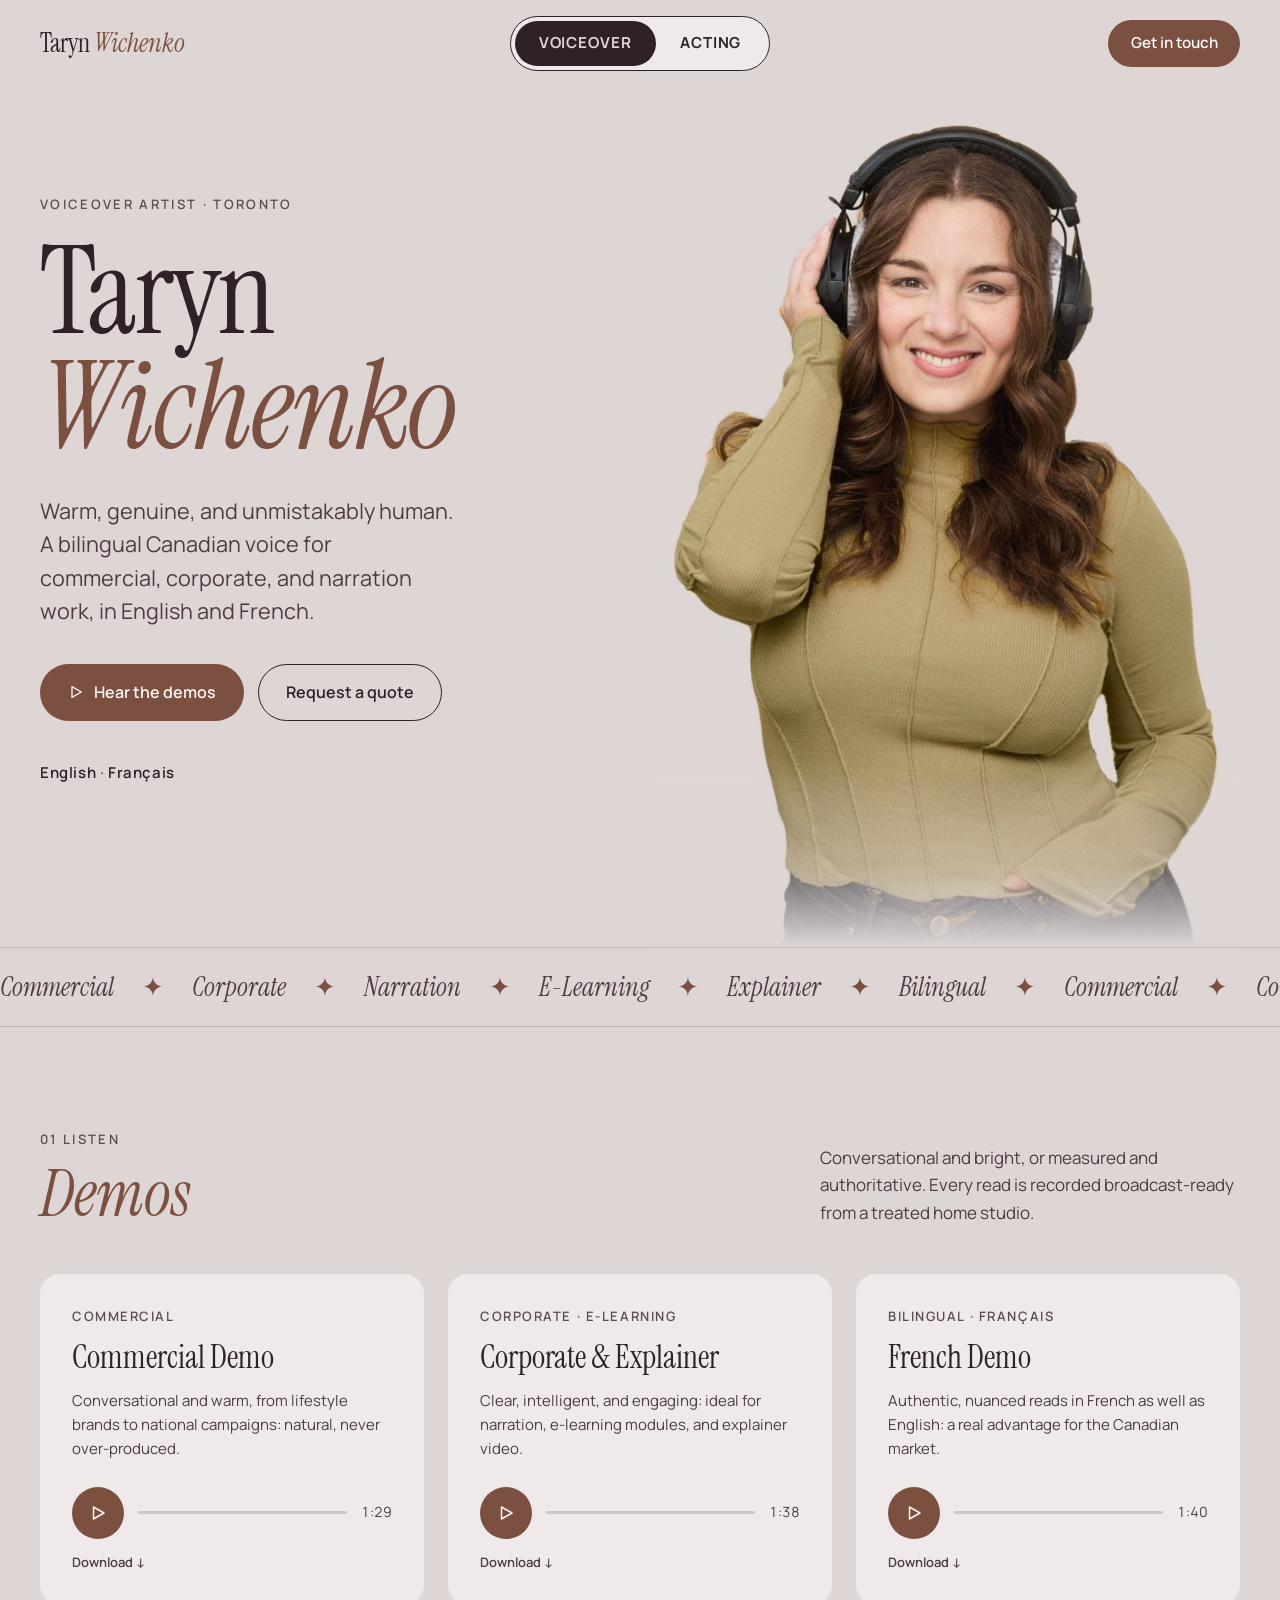
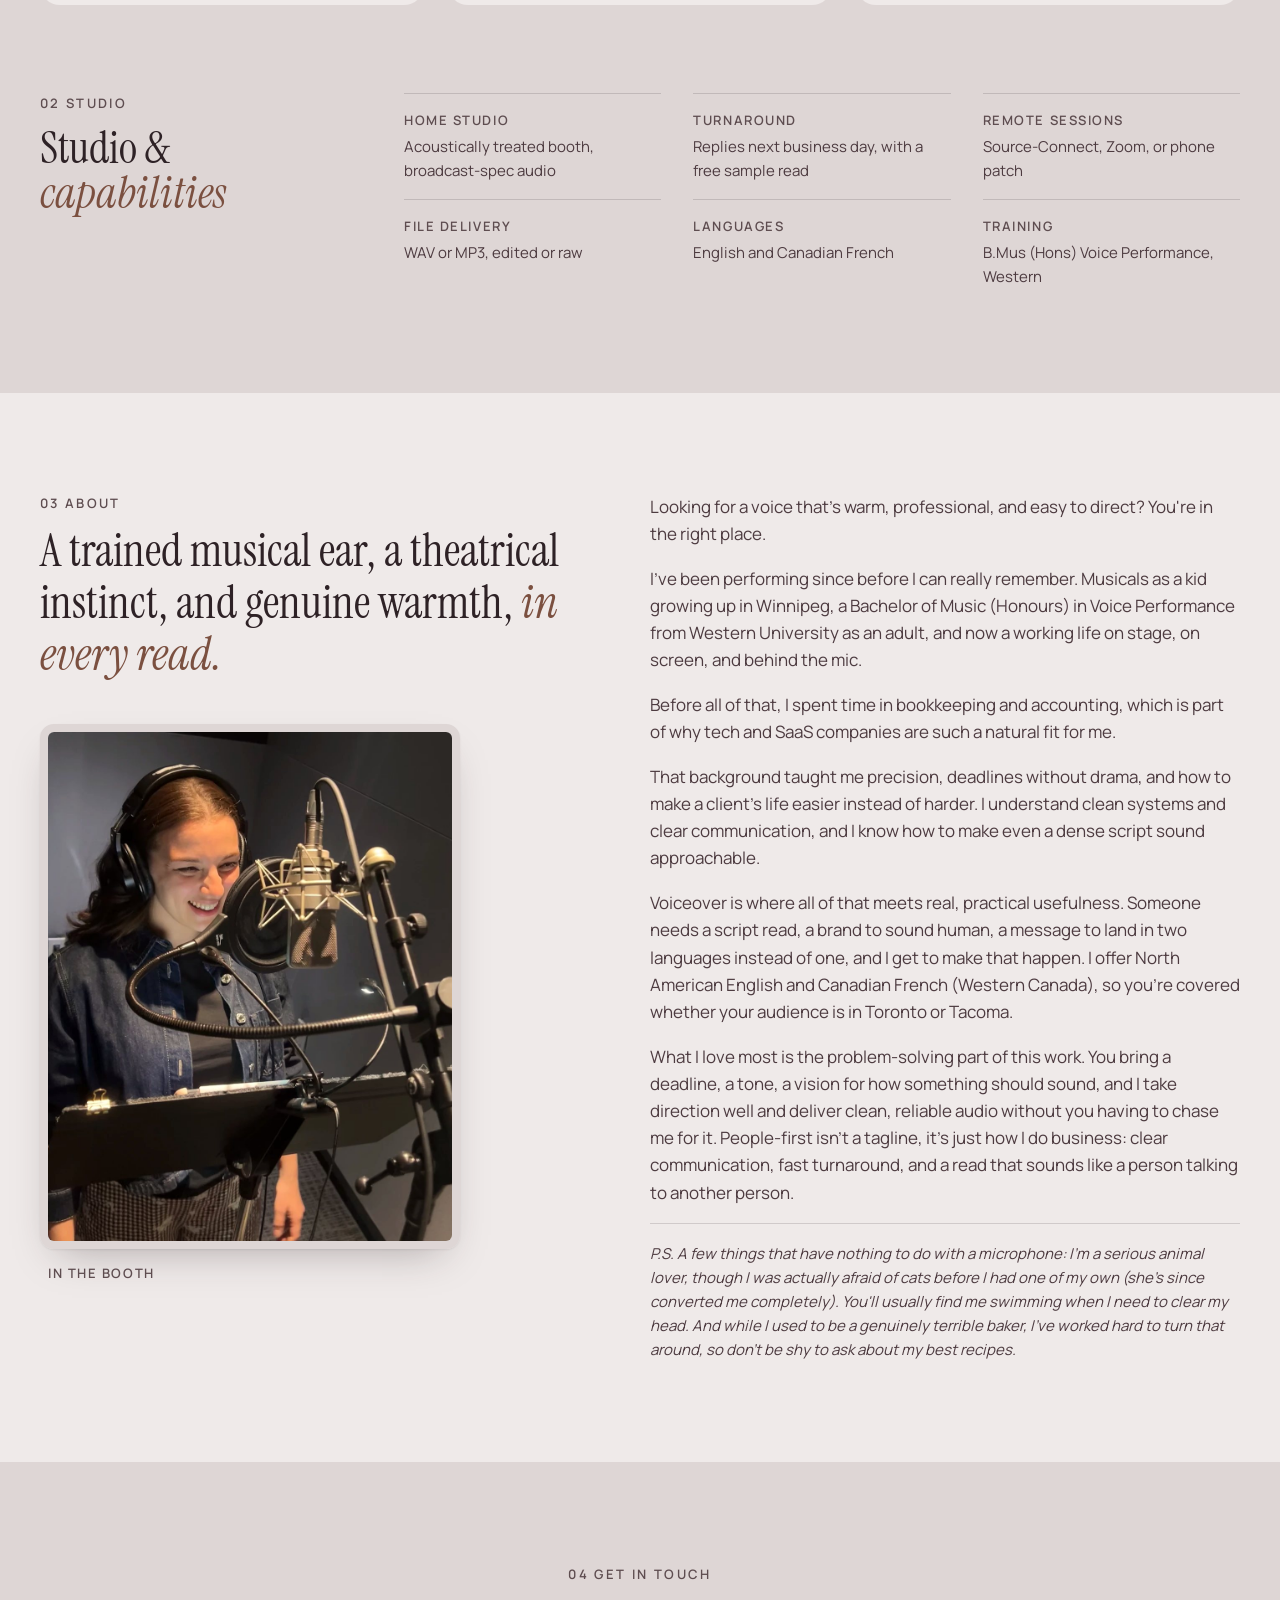
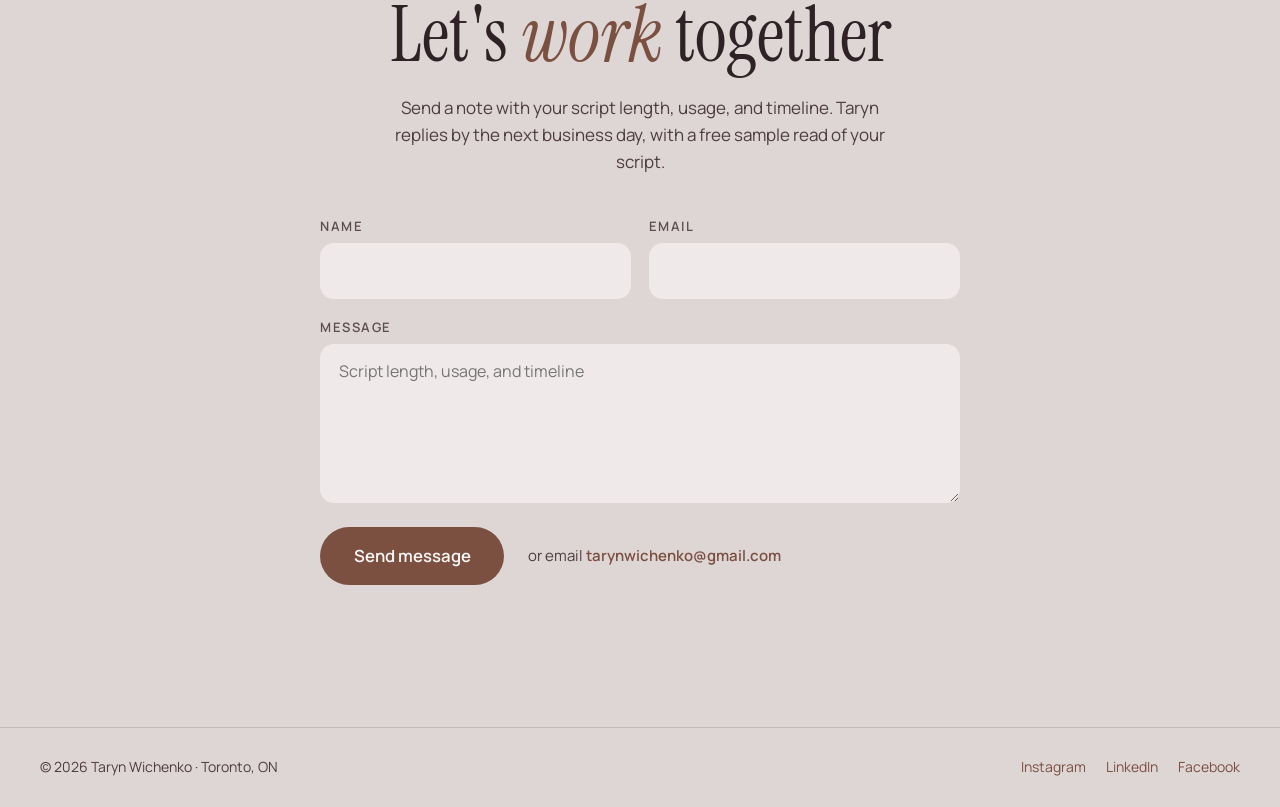
==== commit cd0c51c7: "Show full About story and remove the read-more toggle Co-Authored-By: Claude Opus 5.5 <noreply@anthr" ====
--- a/index.html
+++ b/index.html
@@ -161,13 +161,12 @@
         <p>Looking for a voice that's warm, professional, and easy to direct? You're in the right place.</p>
         <p>I've been performing since before I can really remember. Musicals as a kid growing up in Winnipeg, a Bachelor of Music (Honours) in Voice Performance from Western University as an adult, and now a working life on stage, on screen, and behind the mic.</p>
         <p>Before all of that, I spent time in bookkeeping and accounting, which is part of why tech and SaaS companies are such a natural fit for me.</p>
-        <div class="vo-about-more" id="about-full" hidden>
+        <div class="vo-about-more">
           <p>That background taught me precision, deadlines without drama, and how to make a client's life easier instead of harder. I understand clean systems and clear communication, and I know how to make even a dense script sound approachable.</p>
           <p>Voiceover is where all of that meets real, practical usefulness. Someone needs a script read, a brand to sound human, a message to land in two languages instead of one, and I get to make that happen. I offer North American English and Canadian French (Western Canada), so you're covered whether your audience is in Toronto or Tacoma.</p>
           <p>What I love most is the problem-solving part of this work. You bring a deadline, a tone, a vision for how something should sound, and I take direction well and deliver clean, reliable audio without you having to chase me for it. People-first isn't a tagline, it's just how I do business: clear communication, fast turnaround, and a read that sounds like a person talking to another person.</p>
           <p class="vo-about-ps">P.S. A few things that have nothing to do with a microphone: I'm a serious animal lover, though I was actually afraid of cats before I had one of my own (she's since converted me completely). You'll usually find me swimming when I need to clear my head. And while I used to be a genuinely terrible baker, I've worked hard to turn that around, so don't be shy to ask about my best recipes.</p>
         </div>
-        <button type="button" class="vo-more-toggle" aria-controls="about-full" aria-expanded="false">Read the full story →</button>
       </div>
     </div>
   </section>
--- a/taryn-site/site.css
+++ b/taryn-site/site.css
@@ -448,7 +448,6 @@
 .vo-about-photo{
   margin:2.75rem 0 0;
   max-width:420px;
-  transform:rotate(-1.5deg);
 }
 .vo-about-photo img{
   width:100%;
@@ -470,7 +469,7 @@
   color:var(--kicker);
 }
 @media (max-width:760px){
-  .vo-about-photo{margin-top:2rem;max-width:340px;transform:none;}
+  .vo-about-photo{margin-top:2rem;max-width:340px;}
 }
 .vo-about-body{
   flex:1 1 420px;
@@ -481,16 +480,7 @@
   color:var(--ink-soft);
 }
 .vo-about-more{display:flex;flex-direction:column;gap:1.1rem;}
-.vo-about-more[hidden]{display:none;}
 .vo-about-ps{font-style:italic;font-size:15px;padding-top:1.1rem;border-top:1px solid var(--line);}
-.vo-more-toggle{
-  align-self:flex-start;
-  padding:.6rem 0;
-  font-size:inherit;
-  font-weight:600;
-  color:var(--accent);
-}
-.vo-more-toggle:hover{color:var(--accent-dim);}
 
 /* ---------- contact ---------- */
 .vo-contact{text-align:center;padding-bottom:clamp(4rem,8vw,7rem);}
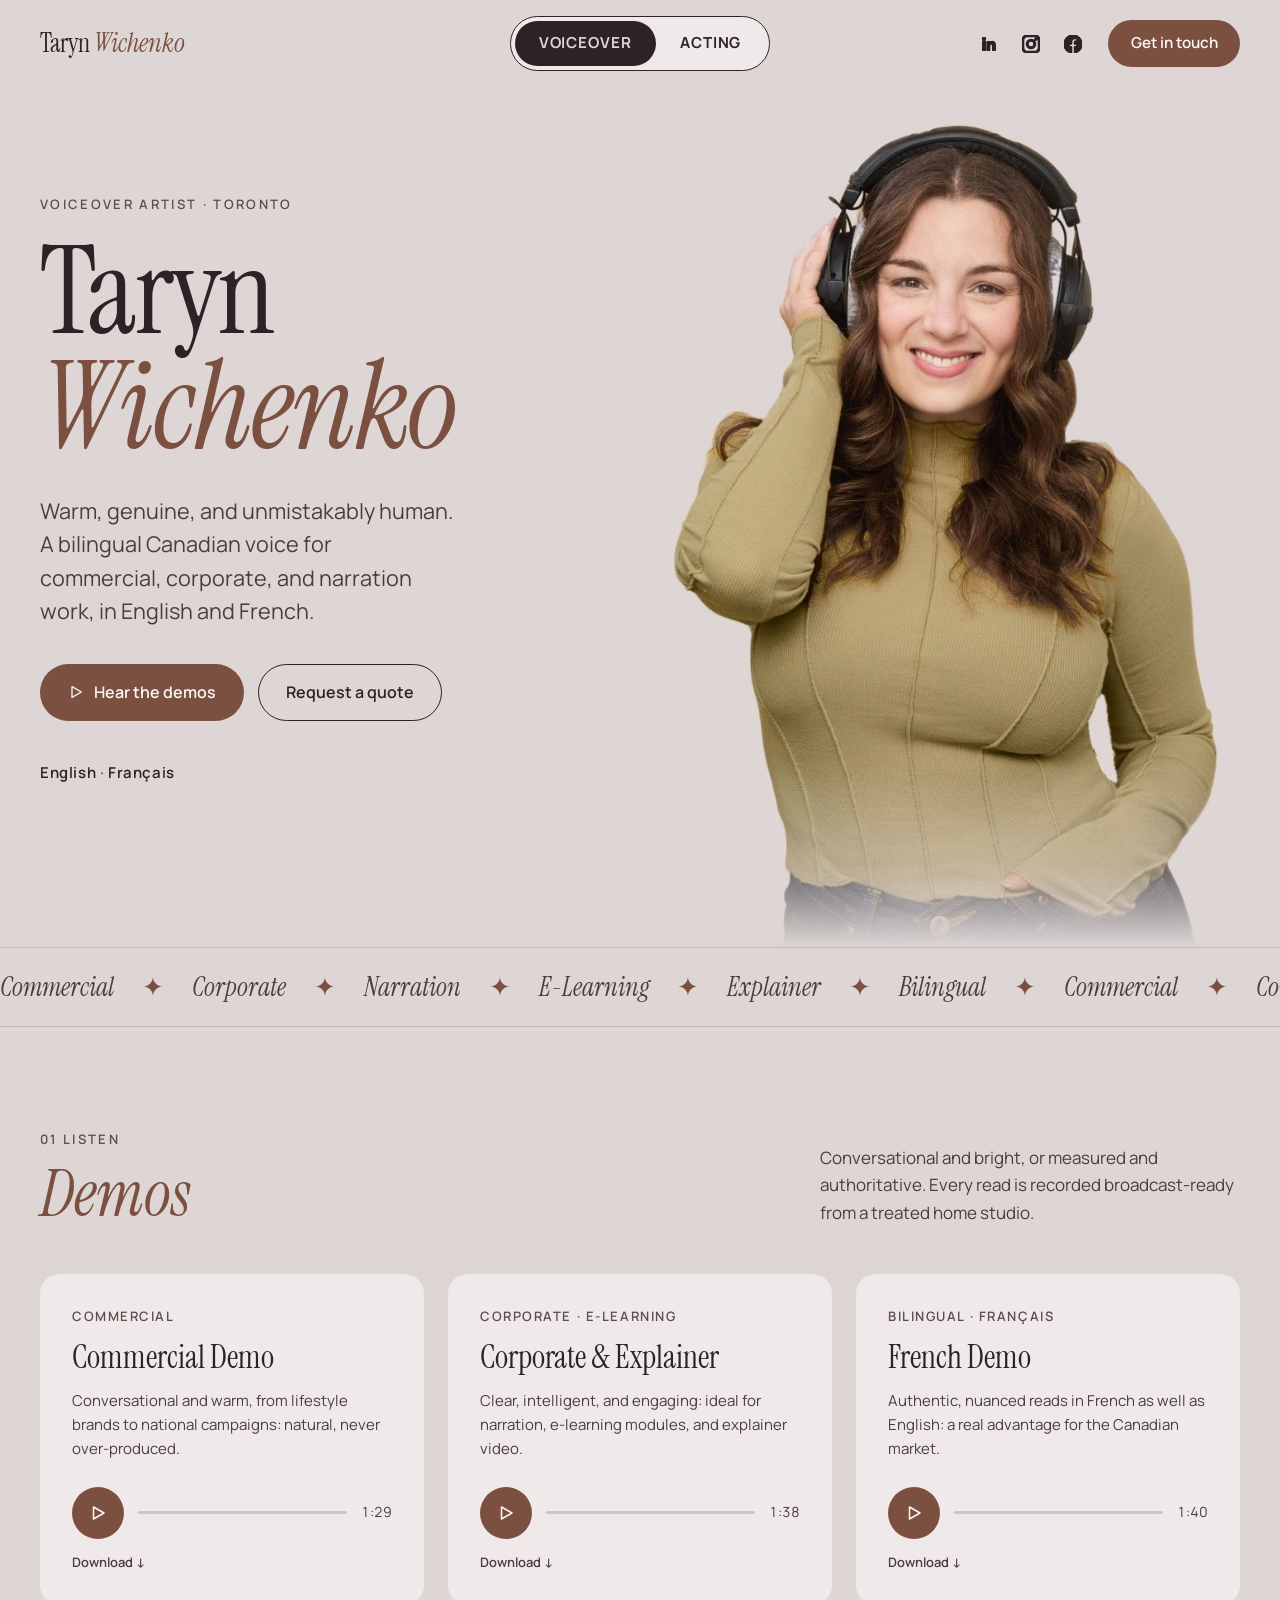
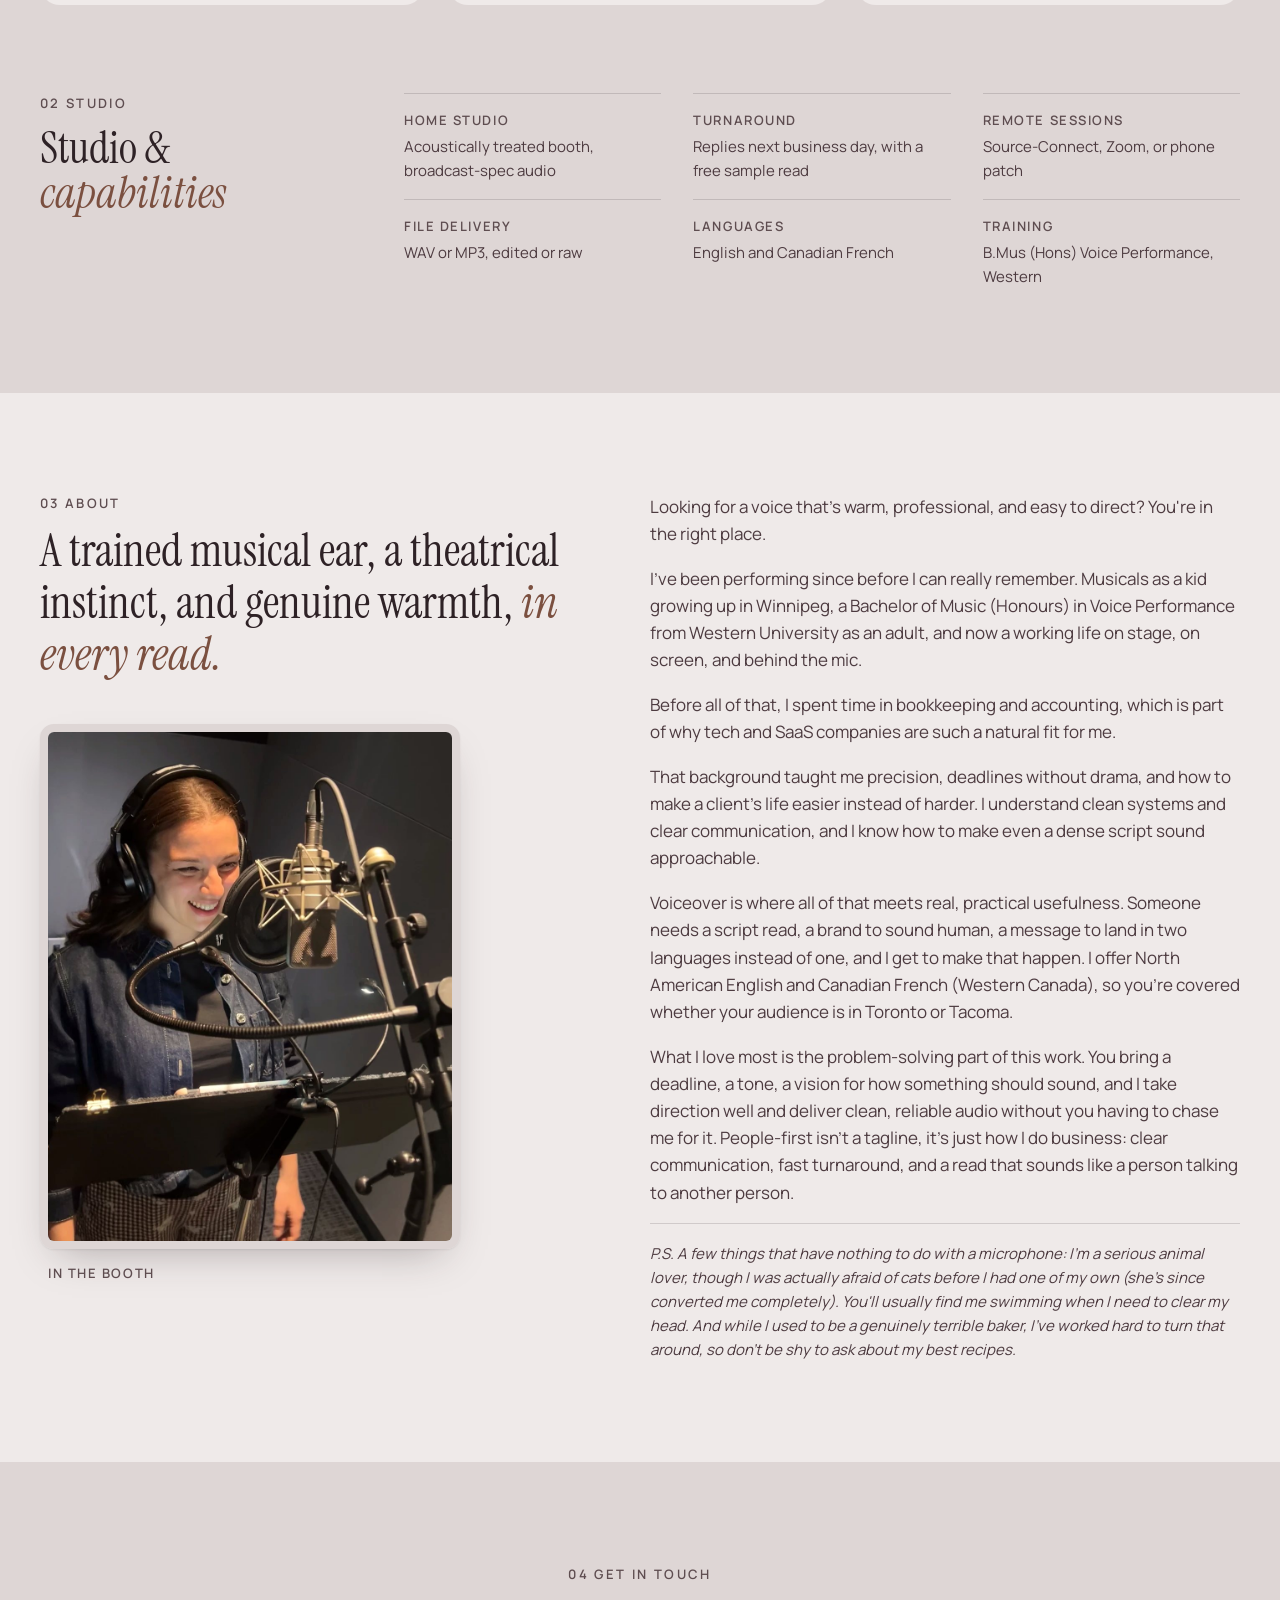
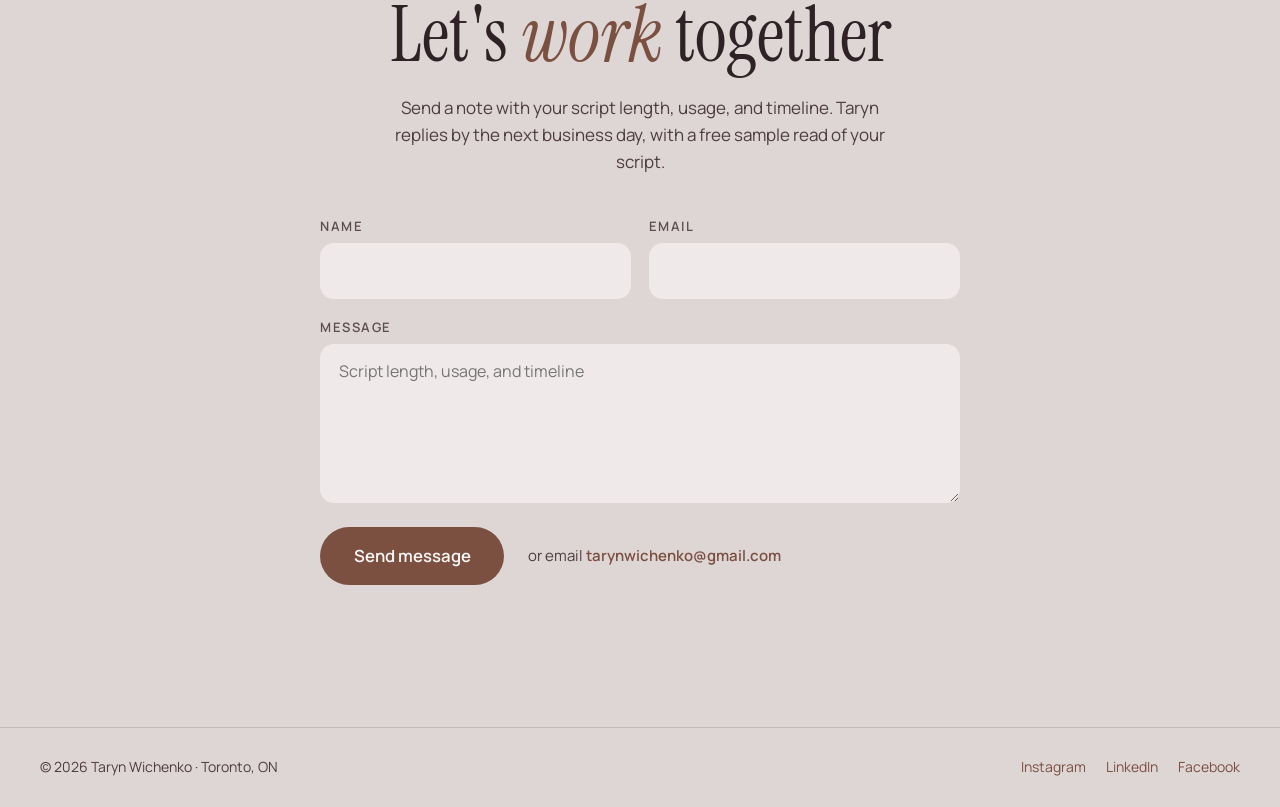
==== commit 5d849bb0: "Add social icons to nav and rename resume PDF Co-Authored-By: Claude Opus 5.5 <noreply@anthropic.com" ====
--- a/index.html
+++ b/index.html
@@ -23,7 +23,14 @@
     <a href="./" aria-current="page">Voiceover</a>
     <a href="acting/">Acting</a>
   </div>
-  <a href="mailto:tarynwichenko@gmail.com" class="nav-contact">Get in touch</a>
+  <div class="nav-right">
+    <div class="nav-social">
+      <a href="https://www.linkedin.com/in/tarynwichenko/" target="_blank" rel="noopener" aria-label="LinkedIn"><svg viewBox="0 0 24 24" aria-hidden="true"><path d="M20.45 20.45h-3.56v-5.57c0-1.33-.02-3.04-1.85-3.04-1.85 0-2.14 1.45-2.14 2.94v5.67H9.35V9h3.41v1.56h.05c.48-.9 1.64-1.85 3.37-1.85 3.6 0 4.27 2.37 4.27 5.46v6.28zM5.34 7.43a2.06 2.06 0 1 1 0-4.13 2.06 2.06 0 0 1 0 4.13zM7.12 20.45H3.56V9h3.56v11.45z"/></svg></a>
+      <a href="https://www.instagram.com/tarynwichenko/" target="_blank" rel="noopener" aria-label="Instagram"><svg viewBox="0 0 24 24" aria-hidden="true"><path d="M12 2.16c3.2 0 3.58.01 4.85.07 1.17.05 1.8.25 2.23.41.56.22.96.48 1.38.9.42.42.68.82.9 1.38.16.42.36 1.06.41 2.23.06 1.27.07 1.65.07 4.85s-.01 3.58-.07 4.85c-.05 1.17-.25 1.8-.41 2.23-.22.56-.48.96-.9 1.38-.42.42-.82.68-1.38.9-.42.16-1.06.36-2.23.41-1.27.06-1.65.07-4.85.07s-3.58-.01-4.85-.07c-1.17-.05-1.8-.25-2.23-.41a3.7 3.7 0 0 1-1.38-.9 3.7 3.7 0 0 1-.9-1.38c-.16-.42-.36-1.06-.41-2.23C2.17 15.58 2.16 15.2 2.16 12s.01-3.58.07-4.85c.05-1.17.25-1.8.41-2.23.22-.56.48-.96.9-1.38.42-.42.82-.68 1.38-.9.42-.16 1.06-.36 2.23-.41C8.42 2.17 8.8 2.16 12 2.16zM12 0C8.74 0 8.33.01 7.05.07 5.78.13 4.9.33 4.14.63c-.79.3-1.46.72-2.13 1.38A5.88 5.88 0 0 0 .63 4.14C.33 4.9.13 5.78.07 7.05.01 8.33 0 8.74 0 12s.01 3.67.07 4.95c.06 1.27.26 2.15.56 2.91.3.79.72 1.46 1.38 2.13a5.88 5.88 0 0 0 2.13 1.38c.76.3 1.64.5 2.91.56C8.33 23.99 8.74 24 12 24s3.67-.01 4.95-.07c1.27-.06 2.15-.26 2.91-.56a5.88 5.88 0 0 0 2.13-1.38 5.88 5.88 0 0 0 1.38-2.13c.3-.76.5-1.64.56-2.91.06-1.28.07-1.69.07-4.95s-.01-3.67-.07-4.95c-.06-1.27-.26-2.15-.56-2.91a5.88 5.88 0 0 0-1.38-2.13A5.88 5.88 0 0 0 19.86.63C19.1.33 18.22.13 16.95.07 15.67.01 15.26 0 12 0zm0 5.84a6.16 6.16 0 1 0 0 12.32 6.16 6.16 0 0 0 0-12.32zM12 16a4 4 0 1 1 0-8 4 4 0 0 1 0 8zm6.4-11.85a1.44 1.44 0 1 0 0 2.88 1.44 1.44 0 0 0 0-2.88z"/></svg></a>
+      <a href="https://www.facebook.com/taryn.wichenko" target="_blank" rel="noopener" aria-label="Facebook"><svg viewBox="0 0 24 24" aria-hidden="true"><path d="M24 12.07C24 5.41 18.63 0 12 0S0 5.4 0 12.07C0 18.1 4.39 23.1 10.13 24v-8.44H7.08v-3.49h3.05V9.41c0-3.02 1.8-4.7 4.54-4.7 1.31 0 2.68.24 2.68.24v2.97h-1.51c-1.49 0-1.96.93-1.96 1.89v2.26h3.33l-.53 3.49h-2.8V24C19.62 23.1 24 18.1 24 12.07z"/></svg></a>
+    </div>
+    <a href="mailto:tarynwichenko@gmail.com" class="nav-contact">Get in touch</a>
+  </div>
 </nav>
 
 <main>
--- a/taryn-site/site.css
+++ b/taryn-site/site.css
@@ -116,8 +116,26 @@
 .nav-toggle a:hover{background:rgba(46,34,38,.08);}
 .nav-toggle a[aria-current="page"]{background:var(--ink);color:var(--paper);}
 
+.nav-right{
+  justify-self:end;
+  display:flex;
+  align-items:center;
+  gap:1.1rem;
+}
+.nav-social{display:flex;align-items:center;gap:.35rem;}
+.nav-social a{
+  display:grid;
+  place-items:center;
+  width:36px;
+  height:36px;
+  border-radius:50%;
+  color:var(--ink);
+  transition:background .3s var(--ease), color .3s var(--ease);
+}
+.nav-social a:hover{background:rgba(46,34,38,.08);color:var(--accent);}
+.nav-social svg{width:18px;height:18px;fill:currentColor;}
+
 .nav-contact{
-  justify-self:end;
   padding:.7rem 1.4rem;
   border-radius:999px;
   background:var(--accent);
@@ -135,6 +153,11 @@
   .nav-toggle{justify-self:center;}
   .nav-toggle a{padding:.55rem 1.25rem;font-size:.85rem;}
   .nav-contact{display:none;}
+  .site-nav{position:sticky;}
+  .nav-right{position:absolute;top:.45rem;right:.5rem;}
+  .nav-social{gap:0;}
+  .nav-social a{width:32px;height:32px;}
+  .nav-social svg{width:16px;height:16px;}
 }
 
 /* ============================================================
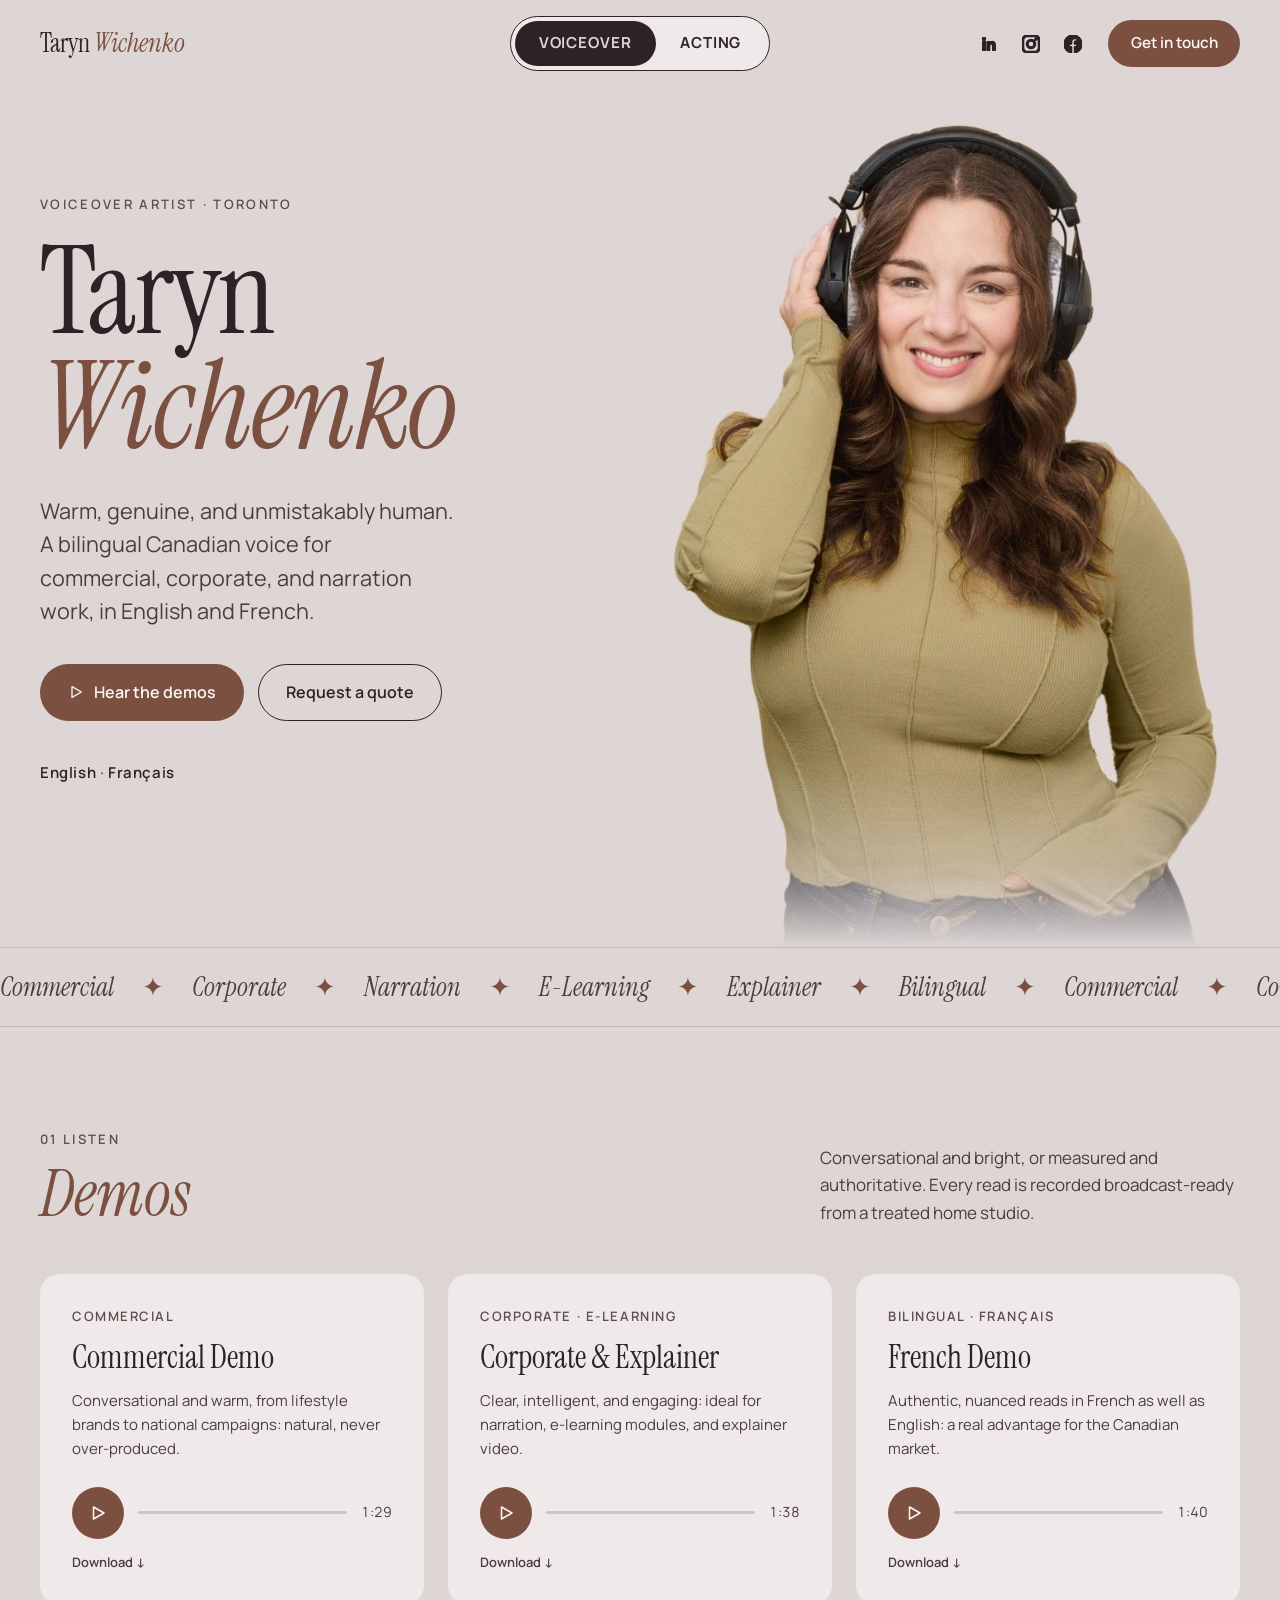
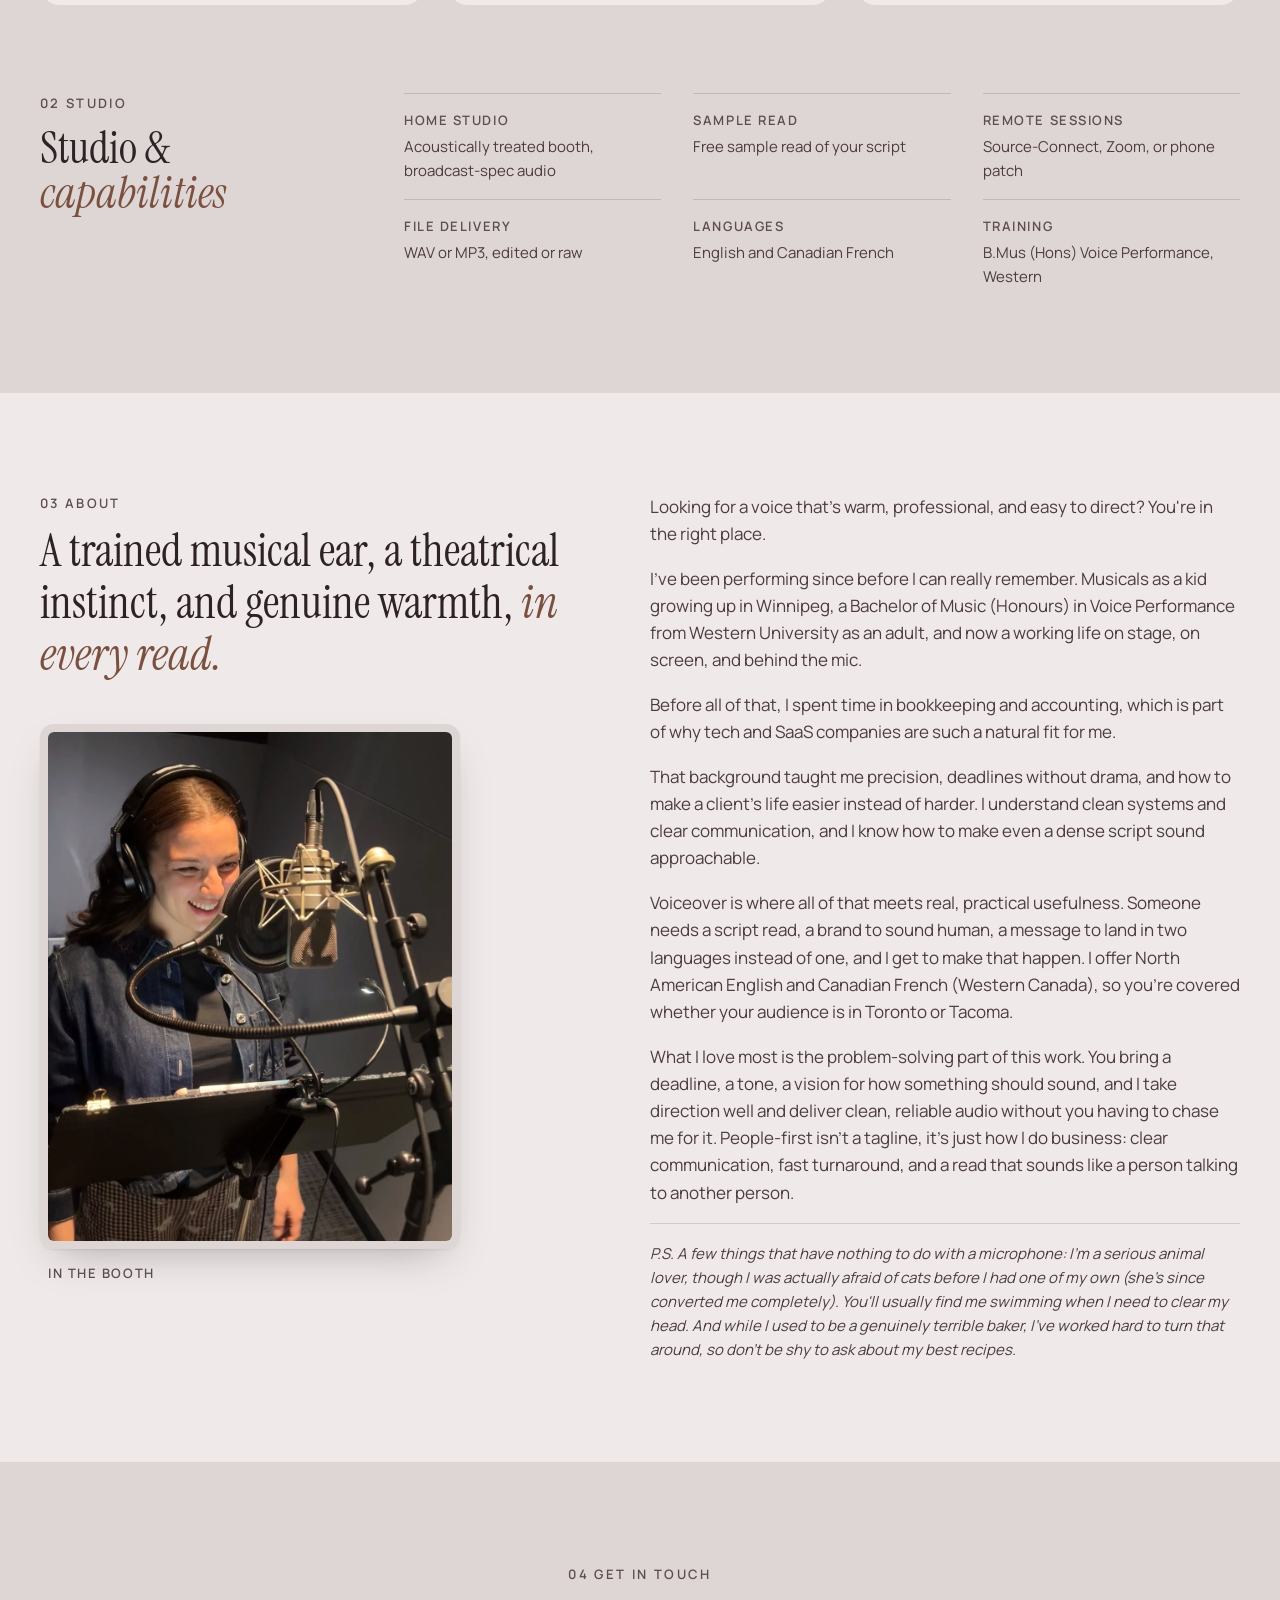
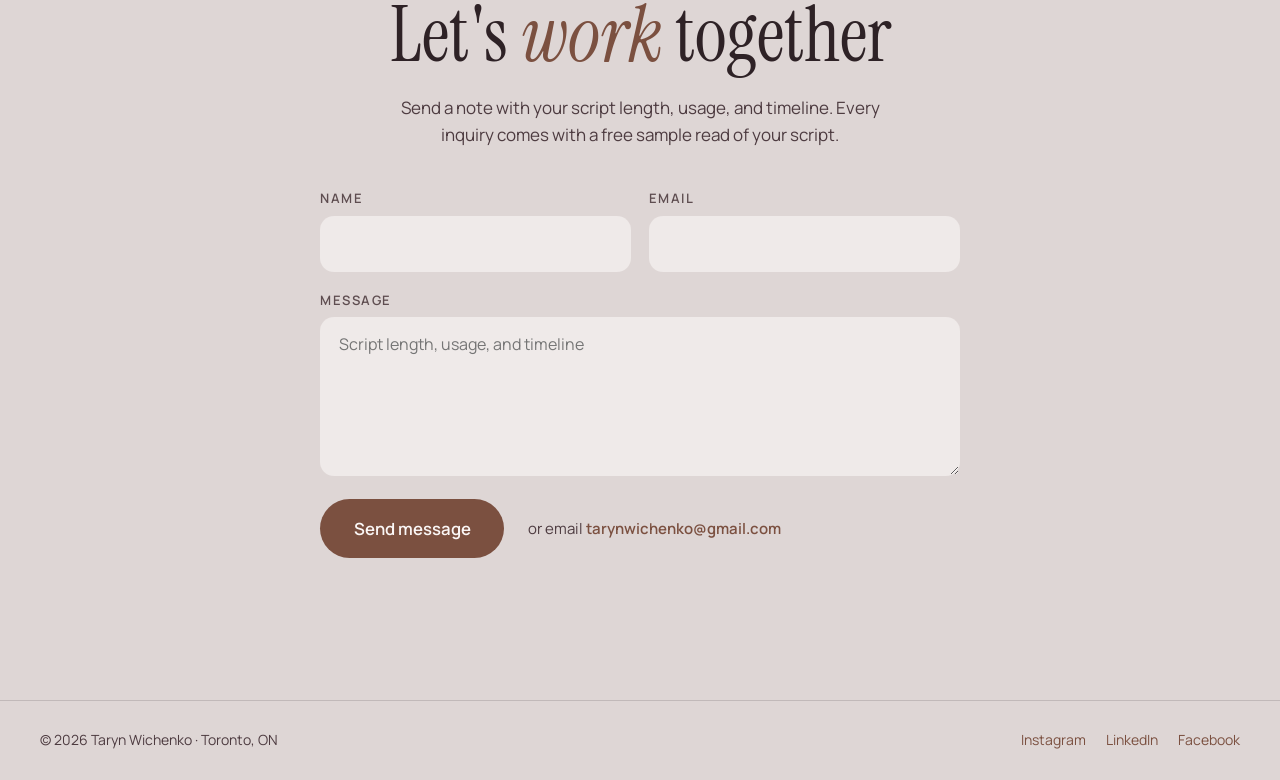
==== commit 1507f9ef: "Remove next-business-day reply promise from site and contact confirmation Co-Authored-By: Claude Opu" ====
--- a/index.html
+++ b/index.html
@@ -144,7 +144,7 @@
       </div>
       <dl class="vo-specs reveal d1">
         <div><dt>Home studio</dt><dd>Acoustically treated booth, broadcast-spec audio</dd></div>
-        <div><dt>Turnaround</dt><dd>Replies next business day, with a free sample read</dd></div>
+        <div><dt>Sample read</dt><dd>Free sample read of your script</dd></div>
         <div><dt>Remote sessions</dt><dd>Source-Connect, Zoom, or phone patch</dd></div>
         <div><dt>File delivery</dt><dd>WAV or MP3, edited or raw</dd></div>
         <div><dt>Languages</dt><dd>English and Canadian French</dd></div>
@@ -182,7 +182,7 @@
   <section class="vo-section vo-contact" id="contact" data-screen-label="VO Contact">
     <p class="vo-kicker">04 Get in touch</p>
     <h2 class="vo-h2 vo-h2-lg">Let's <em>work</em> together</h2>
-    <p class="vo-contact-lead">Send a note with your script length, usage, and timeline. Taryn replies by the next business day, with a free sample read of your script.</p>
+    <p class="vo-contact-lead">Send a note with your script length, usage, and timeline. Every inquiry comes with a free sample read of your script.</p>
 
     <form class="vo-form" id="vo-form" action="https://formspree.io/f/xaeqojnw" method="POST" novalidate>
       <input type="hidden" name="_subject" value="New voiceover enquiry from tarynwichenko.com">
